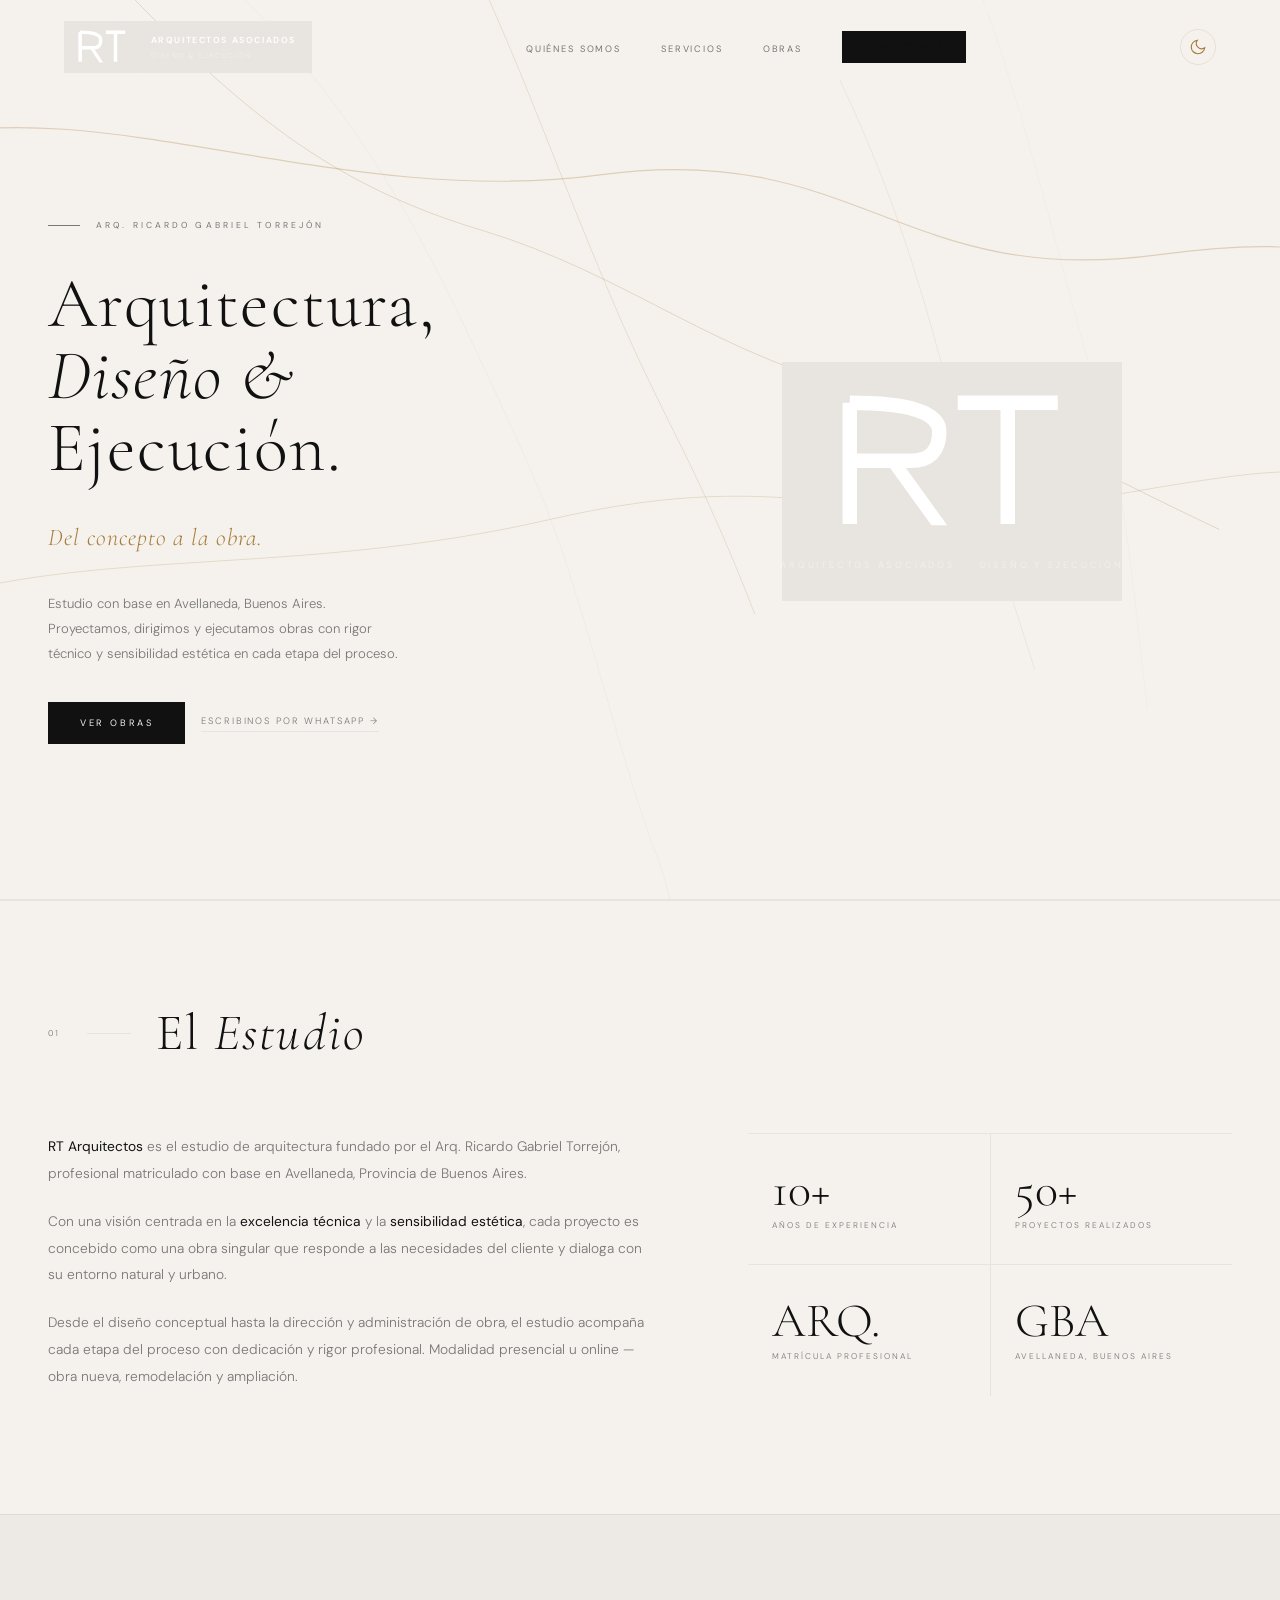
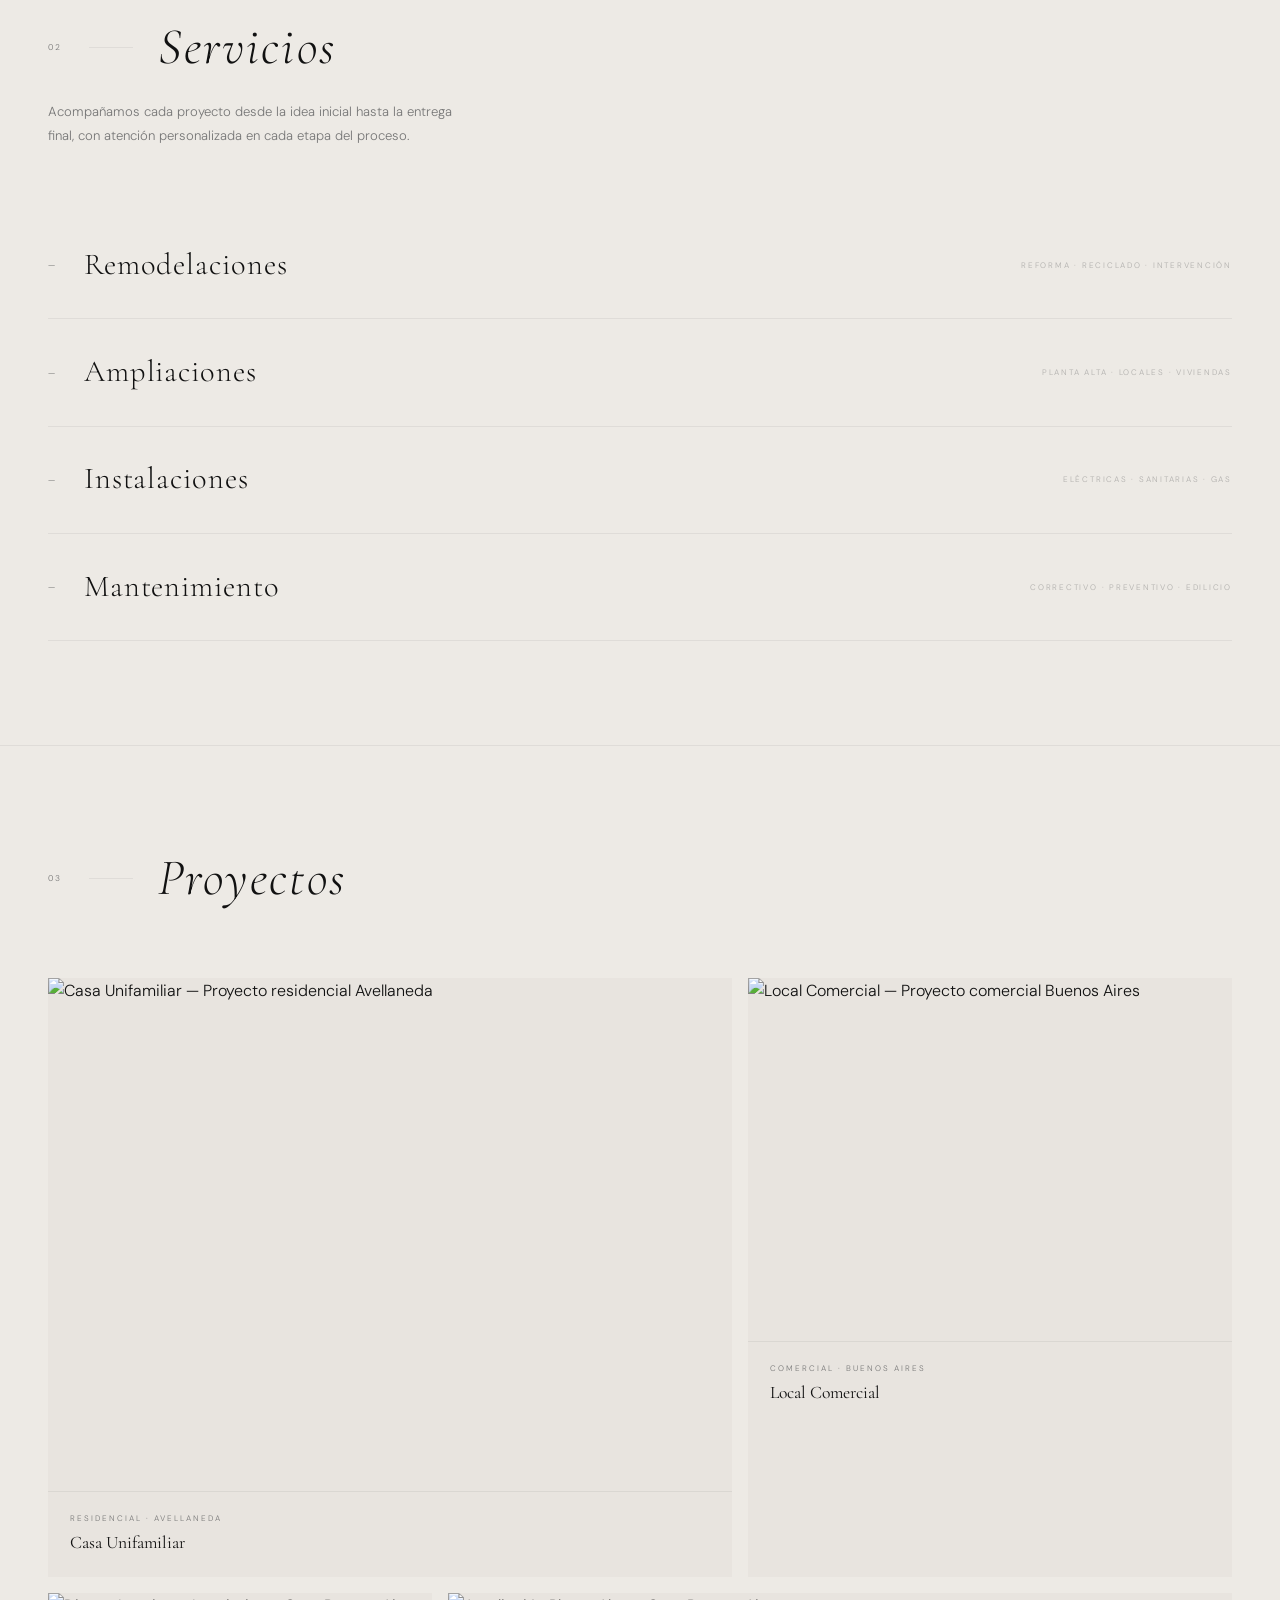
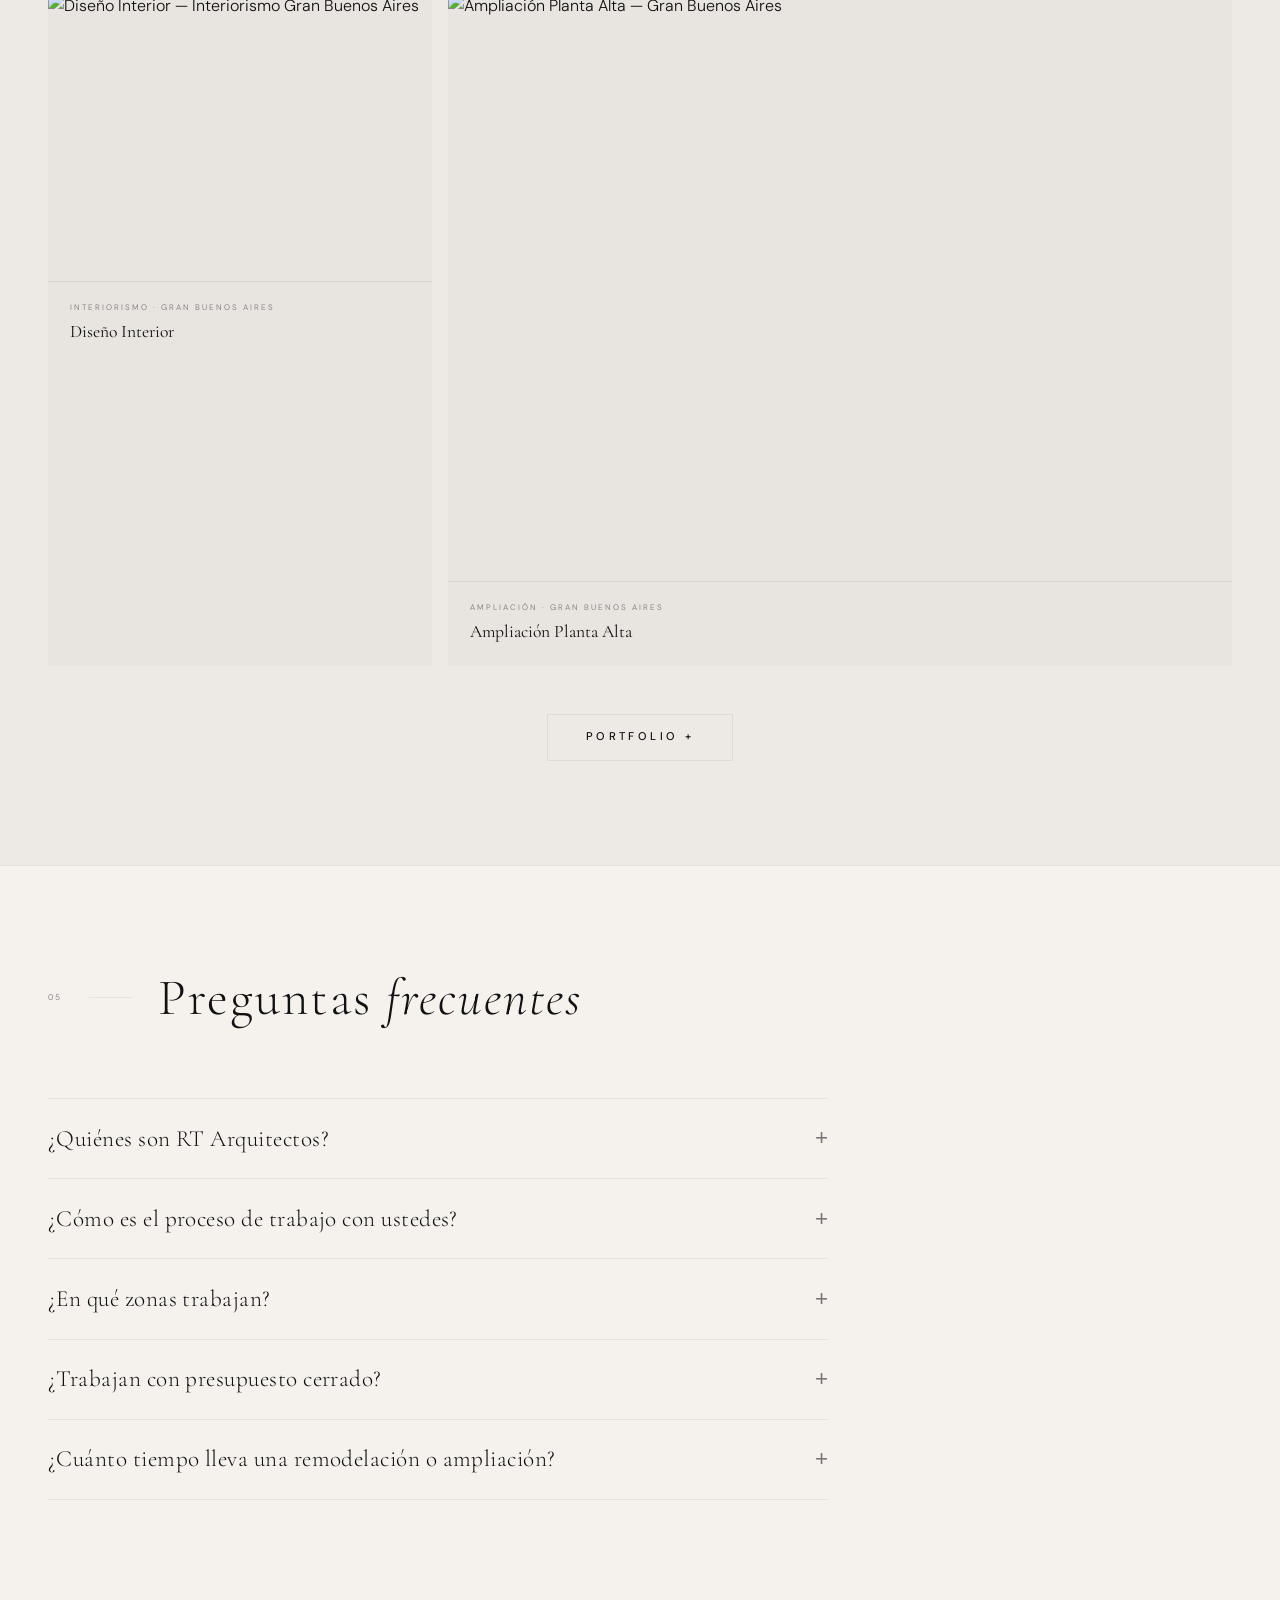
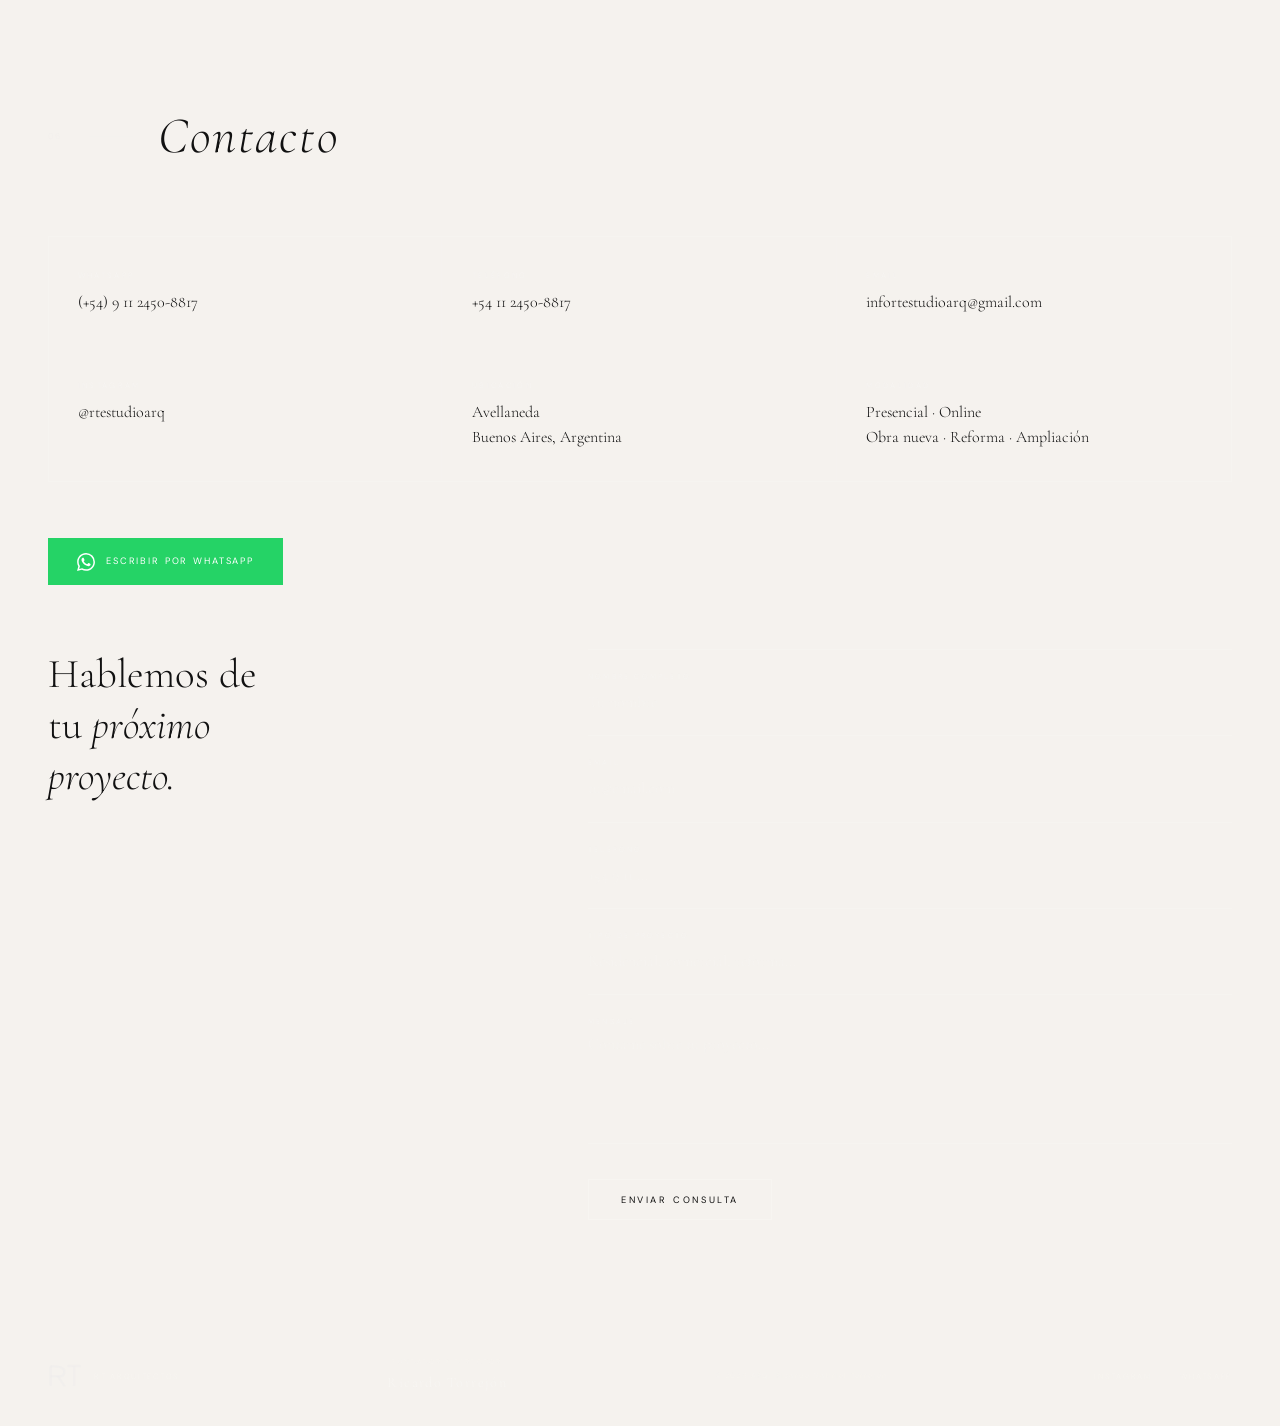
==== index.html @ 9b266a96 "feat: RT Arquitectos — estado inicial con formulario Resend" ====
<!DOCTYPE html>
<html lang="es" data-theme="dark">
<head>
  <meta charset="UTF-8" />
  <meta name="viewport" content="width=device-width, initial-scale=1.0" />
  <title>RT Arquitectos | Ricardo Torrejón</title>
  <meta name="description" content="RT Arquitectos — Estudio de Arquitectura, Diseño y Ejecución. Fundado por el ARQ. Ricardo Gabriel Torrejón en Avellaneda, Buenos Aires." />

  <script>
  (function(){
    var s=localStorage.getItem('rt-theme');
    if(!s) s=window.matchMedia('(prefers-color-scheme:light)').matches?'light':'dark';
    document.documentElement.setAttribute('data-theme',s);
  })();
  </script>
  <link rel="preconnect" href="https://fonts.googleapis.com" />
  <link rel="preconnect" href="https://fonts.gstatic.com" crossorigin />
  <link href="https://fonts.googleapis.com/css2?family=Cormorant+Garamond:ital,wght@0,300;0,400;0,500;1,300;1,400;1,500&family=DM+Sans:wght@300;400;500;600&display=swap" rel="stylesheet" />
  <link rel="stylesheet" href="styles.css" />
</head>
<body>

<!-- ════════════════════════════════════════════
     NAV
════════════════════════════════════════════ -->
<nav id="navbar">
  <a href="#hero" class="nav-logo">
    <!-- Logo: caja negra RT estilo referencia -->
    <div class="nav-logo-box">
      <svg viewBox="0 0 80 56" fill="none" xmlns="http://www.w3.org/2000/svg">
        <line x1="6" y1="5" x2="6" y2="51" stroke="white" stroke-width="5.5" stroke-linecap="butt"/>
        <path d="M6 5 Q38 5 38 17 Q38 29 28 29 L6 29" stroke="white" stroke-width="5.5" fill="none" stroke-linecap="butt" stroke-linejoin="miter"/>
        <polygon points="20,28 26,28 42,52 36,52" fill="white"/>
        <line x1="46" y1="5" x2="76" y2="5" stroke="white" stroke-width="5.5" stroke-linecap="butt"/>
        <line x1="61" y1="5" x2="61" y2="51" stroke="white" stroke-width="5.5" stroke-linecap="butt"/>
      </svg>
    </div>
    <!-- Texto al lado del logo -->
    <div class="nav-brand-block">
      <span class="nav-brand-name">ARQUITECTOS ASOCIADOS</span>
      <span class="nav-brand-sub">DISEÑO &amp; EJECUCIÓN</span>
    </div>
  </a>

  <ul class="nav-links" id="navLinks">
    <li><a href="#about">Quiénes Somos</a></li>
    <li><a href="#services">Servicios</a></li>
    <li><a href="#projects">Obras</a></li>
    <li><a href="https://wa.me/5491124508817?text=Hola%20Ricardo%2C%20me%20gustar%C3%ADa%20consultarte%20sobre%20un%20proyecto." target="_blank" class="btn btn-dark">Contactanos</a></li>
  </ul>

  <button class="theme-toggle" id="themeToggle" aria-label="Cambiar tema">
    <!-- Sol: visible en dark mode → click cambia a light -->
    <svg class="icon-sun" width="18" height="18" viewBox="0 0 24 24" fill="none"
         stroke="currentColor" stroke-width="1.5" stroke-linecap="round">
      <circle cx="12" cy="12" r="4"/>
      <line x1="12" y1="2"  x2="12" y2="5"/>
      <line x1="12" y1="19" x2="12" y2="22"/>
      <line x1="2"  y1="12" x2="5"  y2="12"/>
      <line x1="19" y1="12" x2="22" y2="12"/>
      <line x1="4.22"  y1="4.22"  x2="6.34"  y2="6.34"/>
      <line x1="17.66" y1="17.66" x2="19.78" y2="19.78"/>
      <line x1="4.22"  y1="19.78" x2="6.34"  y2="17.66"/>
      <line x1="17.66" y1="6.34"  x2="19.78" y2="4.22"/>
    </svg>
    <!-- Luna: visible en light mode → click cambia a dark -->
    <svg class="icon-moon" width="18" height="18" viewBox="0 0 24 24" fill="none"
         stroke="currentColor" stroke-width="1.5" stroke-linecap="round">
      <path d="M21 12.79A9 9 0 1 1 11.21 3 7 7 0 0 0 21 12.79z"/>
    </svg>
  </button>

  <!-- Hamburguesa mobile -->
  <button class="nav-hamburger" id="hamburger" aria-label="Menú" aria-expanded="false">
    <span></span>
    <span></span>
    <span></span>
  </button>
</nav>

<!-- Menú mobile overlay -->
<div class="mobile-menu" id="mobileMenu">
  <a href="#about"    class="mobile-link">Quiénes Somos</a>
  <a href="#services" class="mobile-link">Servicios</a>
  <a href="#projects" class="mobile-link">Obras</a>
  <a href="https://wa.me/5491124508817?text=Hola%20Ricardo%2C%20me%20gustar%C3%ADa%20consultarte%20sobre%20un%20proyecto." target="_blank" class="mobile-link mobile-link-cta">Contactanos</a>
</div>


<!-- ════════════════════════════════════════════
     HERO
════════════════════════════════════════════ -->
<section id="hero">

  <!-- Venas de mármol — fondo decorativo del hero -->
  <svg class="hero-veins" viewBox="0 0 1440 900" preserveAspectRatio="xMidYMid slice"
       fill="none" xmlns="http://www.w3.org/2000/svg" aria-hidden="true">

    <!-- Venas doradas — visibles en dark y light -->
    <!-- Vena principal: diagonal larga de esquina a esquina, 1.2px -->
    <path class="vein-gold"
      d="M -10 140 C 180 90, 420 210, 680 175 S 980 290, 1240 255 S 1400 310, 1460 285"
      stroke="var(--gold)" stroke-width="1.2" />

    <!-- Vena secundaria: diagonal media, 0.8px -->
    <path class="vein-gold"
      d="M 200 -15 C 320 110, 410 185, 560 230 S 800 360, 960 395 S 1140 455, 1300 530"
      stroke="var(--gold)" stroke-width="0.8" />

    <!-- Vena corta: cruza zona central, 0.6px -->
    <path class="vein-gold"
      d="M 560 -20 C 610 90, 635 165, 690 295 S 775 460, 835 615"
      stroke="var(--gold)" stroke-width="0.6" />

    <!-- Vena fina: sector derecho, 0.4px -->
    <path class="vein-gold"
      d="M 920 80 C 965 175, 995 260, 1030 395 S 1070 525, 1115 670"
      stroke="var(--gold)" stroke-width="0.4" />

    <!-- Vena baja: cruza parte inferior, 0.7px -->
    <path class="vein-gold"
      d="M -20 610 C 160 545, 370 580, 630 520 S 940 540, 1180 498 S 1390 470, 1460 510"
      stroke="var(--gold)" stroke-width="0.7" />

    <!-- Venas grises — efecto Calacatta (predominan en light mode) -->
    <!-- Gris 1: diagonal vertical izquierda-centro, 0.7px -->
    <path class="vein-grey"
      d="M 310 -15 C 430 105, 490 210, 560 360 S 635 520, 690 710 S 730 820, 755 920"
      stroke="#C8C4BC" stroke-width="0.7" />

    <!-- Gris 2: sector derecho, 0.5px -->
    <path class="vein-grey"
      d="M 1060 -10 C 1108 125, 1128 215, 1168 360 S 1205 515, 1228 710"
      stroke="#C8C4BC" stroke-width="0.5" />

  </svg>

  <div class="hero-left">
    <p class="hero-eyebrow">ARQ. Ricardo Gabriel Torrejón</p>

    <h1 class="hero-title">
      Arquitectura,<br>
      <em>Diseño &amp;</em><br>
      Ejecución.
    </h1>

    <!-- Eslogan -->
    <p class="hero-slogan">Del concepto a la obra.</p>

    <p class="hero-desc">
      Estudio con base en Avellaneda, Buenos Aires.
      Proyectamos, dirigimos y ejecutamos obras con rigor técnico
      y sensibilidad estética en cada etapa del proceso.
    </p>

    <div class="hero-actions">
      <a href="#projects" class="btn btn-dark">Ver Obras</a>
      <a href="https://wa.me/5491124508817?text=Hola%20Ricardo%2C%20me%20gustar%C3%ADa%20consultarte%20sobre%20un%20proyecto." target="_blank" class="hero-link">Escribinos por WhatsApp →</a>
    </div>
  </div>

  <div class="hero-right">
    <!-- Logo grande — caja gris oscuro con RT blanco -->
    <div class="hero-logo-dark">
      <svg viewBox="0 0 180 110" fill="none" xmlns="http://www.w3.org/2000/svg">
        <line x1="12" y1="9" x2="12" y2="101" stroke="white" stroke-width="11" stroke-linecap="butt"/>
        <path d="M12 9 Q80 9 80 31 Q80 53 58 53 L12 53" stroke="white" stroke-width="11" fill="none" stroke-linecap="butt" stroke-linejoin="miter"/>
        <polygon points="38,52 50,52 86,102 74,102" fill="white"/>
        <line x1="94" y1="9" x2="170" y2="9" stroke="white" stroke-width="11" stroke-linecap="butt"/>
        <line x1="132" y1="9" x2="132" y2="101" stroke="white" stroke-width="11" stroke-linecap="butt"/>
      </svg>
      <span class="hero-logo-label">ARQUITECTOS ASOCIADOS &nbsp;·&nbsp; DISEÑO Y EJECUCIÓN</span>
    </div>
  </div>

</section>


<!-- ════════════════════════════════════════════
     ABOUT
════════════════════════════════════════════ -->
<section id="about">

  <div class="sec-header reveal">
    <span class="sec-num">01</span>
    <div class="sec-rule"></div>
    <h2 class="sec-title">El <em>Estudio</em></h2>
  </div>

  <div class="about-grid">
    <div class="about-text reveal">
      <p>
        <strong>RT Arquitectos</strong> es el estudio de arquitectura fundado por el
        Arq. Ricardo Gabriel Torrejón, profesional matriculado con base en Avellaneda,
        Provincia de Buenos Aires.
      </p>
      <p>
        Con una visión centrada en la <strong>excelencia técnica</strong> y la
        <strong>sensibilidad estética</strong>, cada proyecto es concebido como una obra singular
        que responde a las necesidades del cliente y dialoga con su entorno natural y urbano.
      </p>
      <p>
        Desde el diseño conceptual hasta la dirección y administración de obra, el estudio
        acompaña cada etapa del proceso con dedicación y rigor profesional.
        Modalidad presencial u online — obra nueva, remodelación y ampliación.
      </p>
    </div>

    <div class="about-stats reveal">
      <div class="stat">
        <div class="stat-num" data-count="10" data-suffix="+">10+</div>
        <div class="stat-label">Años de experiencia</div>
      </div>
      <div class="stat">
        <div class="stat-num" data-count="50" data-suffix="+">50+</div>
        <div class="stat-label">Proyectos realizados</div>
      </div>
      <div class="stat">
        <div class="stat-num">ARQ.</div>
        <div class="stat-label">Matrícula profesional</div>
      </div>
      <div class="stat">
        <div class="stat-num">GBA</div>
        <div class="stat-label">Avellaneda, Buenos Aires</div>
      </div>
    </div>
  </div>

</section>


<!-- ════════════════════════════════════════════
     SERVICES
════════════════════════════════════════════ -->
<section id="services">

  <div class="sec-header reveal">
    <span class="sec-num">02</span>
    <div class="sec-rule"></div>
    <h2 class="sec-title"><em>Servicios</em></h2>
  </div>

  <p class="services-intro reveal">
    Acompañamos cada proyecto desde la idea inicial hasta la entrega final,
    con atención personalizada en cada etapa del proceso.
  </p>

  <div class="service-row reveal">
    <div class="service-left">
      <span class="service-dash">—</span>
      <span class="service-name">Remodelaciones</span>
    </div>
    <span class="service-tag">Reforma · Reciclado · Intervención</span>
  </div>

  <div class="service-row reveal">
    <div class="service-left">
      <span class="service-dash">—</span>
      <span class="service-name">Ampliaciones</span>
    </div>
    <span class="service-tag">Planta alta · Locales · Viviendas</span>
  </div>

  <div class="service-row reveal">
    <div class="service-left">
      <span class="service-dash">—</span>
      <span class="service-name">Instalaciones</span>
    </div>
    <span class="service-tag">Eléctricas · Sanitarias · Gas</span>
  </div>

  <div class="service-row reveal">
    <div class="service-left">
      <span class="service-dash">—</span>
      <span class="service-name">Mantenimiento</span>
    </div>
    <span class="service-tag">Correctivo · Preventivo · Edilicio</span>
  </div>

</section>


<!-- ════════════════════════════════════════════
     PROJECTS
════════════════════════════════════════════ -->
<section id="projects">

  <div class="sec-header reveal">
    <span class="sec-num">03</span>
    <div class="sec-rule"></div>
    <h2 class="sec-title"><em>Proyectos</em></h2>
  </div>

  <div class="projects-grid reveal">

    <!-- Card 1 — grande izquierda: casa moderna exterior -->
    <div class="proj-card">
      <div class="proj-card-inner">
        <img
          src="https://images.unsplash.com/photo-1613490493576-7fde63acd811?w=900&q=80&fit=crop"
          alt="Casa Unifamiliar — Proyecto residencial Avellaneda"
          class="proj-img"
          loading="lazy"
        />
        <div class="proj-overlay">
          <p class="proj-overlay-cat">Residencial · Avellaneda</p>
          <h3 class="proj-overlay-title">Casa Unifamiliar</h3>
        </div>
      </div>
      <div class="proj-foot">
        <p class="proj-foot-cat">Residencial · Avellaneda</p>
        <h3 class="proj-foot-title">Casa Unifamiliar</h3>
      </div>
    </div>

    <!-- Card 2 — pequeña derecha: fachada comercial -->
    <div class="proj-card">
      <div class="proj-card-inner">
        <img
          src="https://images.unsplash.com/photo-1497366216548-37526070297c?w=700&q=80&fit=crop"
          alt="Local Comercial — Proyecto comercial Buenos Aires"
          class="proj-img"
          loading="lazy"
        />
        <div class="proj-overlay">
          <p class="proj-overlay-cat">Comercial · Buenos Aires</p>
          <h3 class="proj-overlay-title">Local Comercial</h3>
        </div>
      </div>
      <div class="proj-foot">
        <p class="proj-foot-cat">Comercial · Buenos Aires</p>
        <h3 class="proj-foot-title">Local Comercial</h3>
      </div>
    </div>

    <!-- Card 3 — pequeña izquierda: interior moderno -->
    <div class="proj-card">
      <div class="proj-card-inner">
        <img
          src="https://images.unsplash.com/photo-1586023492125-27b2c045efd7?w=700&q=80&fit=crop"
          alt="Diseño Interior — Interiorismo Gran Buenos Aires"
          class="proj-img"
          loading="lazy"
        />
        <div class="proj-overlay">
          <p class="proj-overlay-cat">Interiorismo · Gran Buenos Aires</p>
          <h3 class="proj-overlay-title">Diseño Interior</h3>
        </div>
      </div>
      <div class="proj-foot">
        <p class="proj-foot-cat">Interiorismo · Gran Buenos Aires</p>
        <h3 class="proj-foot-title">Diseño Interior</h3>
      </div>
    </div>

    <!-- Card 4 — grande derecha: ampliación / construcción -->
    <div class="proj-card">
      <div class="proj-card-inner">
        <img
          src="https://images.unsplash.com/photo-1512917774080-9991f1c4c750?w=900&q=80&fit=crop"
          alt="Ampliación Planta Alta — Gran Buenos Aires"
          class="proj-img"
          loading="lazy"
        />
        <div class="proj-overlay">
          <p class="proj-overlay-cat">Ampliación · Gran Buenos Aires</p>
          <h3 class="proj-overlay-title">Ampliación Planta Alta</h3>
        </div>
      </div>
      <div class="proj-foot">
        <p class="proj-foot-cat">Ampliación · Gran Buenos Aires</p>
        <h3 class="proj-foot-title">Ampliación Planta Alta</h3>
      </div>
    </div>

  </div><!-- /projects-grid -->

  <p class="projects-cta reveal">
    <a href="https://www.behance.net/gallery/123628773/Portafolio-arquitectura" target="_blank" class="portfolio-plus-btn">Portfolio +</a>
  </p>

</section>


<!-- ════════════════════════════════════════════
     FAQ
════════════════════════════════════════════ -->
<section id="faq">

  <div class="sec-header reveal">
    <span class="sec-num">05</span>
    <div class="sec-rule"></div>
    <h2 class="sec-title">Preguntas <em>frecuentes</em></h2>
  </div>

  <div class="faq-list">

    <div class="faq-item reveal">
      <button class="faq-question" aria-expanded="false">
        <span>¿Quiénes son RT Arquitectos?</span>
        <span class="faq-icon">+</span>
      </button>
      <div class="faq-answer">
        <p>Somos un estudio boutique fundado por el ARQ. Ricardo Gabriel Torrejón, con base en Avellaneda, Buenos Aires. Nos especializamos en remodelaciones, ampliaciones, instalaciones y mantenimiento edilicio, trabajando tanto con clientes particulares como con empresas en todo el Gran Buenos Aires.</p>
      </div>
    </div>

    <div class="faq-item reveal">
      <button class="faq-question" aria-expanded="false">
        <span>¿Cómo es el proceso de trabajo con ustedes?</span>
        <span class="faq-icon">+</span>
      </button>
      <div class="faq-answer">
        <p>Empezamos con una consulta inicial gratuita para entender tu necesidad y el estado del espacio. Luego elaboramos un presupuesto detallado y, una vez aprobado, gestionamos materiales, mano de obra y plazos. Te acompañamos de principio a fin con comunicación directa y transparente.</p>
      </div>
    </div>

    <div class="faq-item reveal">
      <button class="faq-question" aria-expanded="false">
        <span>¿En qué zonas trabajan?</span>
        <span class="faq-icon">+</span>
      </button>
      <div class="faq-answer">
        <p>Principalmente en Avellaneda y el Gran Buenos Aires. También trabajamos en Capital Federal y zonas del interior según el proyecto. Consultanos sin compromiso y evaluamos juntos la viabilidad.</p>
      </div>
    </div>

    <div class="faq-item reveal">
      <button class="faq-question" aria-expanded="false">
        <span>¿Trabajan con presupuesto cerrado?</span>
        <span class="faq-icon">+</span>
      </button>
      <div class="faq-answer">
        <p>Sí. Ofrecemos presupuesto cerrado y detallado antes de iniciar cualquier trabajo, para que sepas exactamente en qué se invierte cada peso. Creemos que la claridad desde el inicio es la base de una buena relación con el cliente.</p>
      </div>
    </div>

    <div class="faq-item reveal">
      <button class="faq-question" aria-expanded="false">
        <span>¿Cuánto tiempo lleva una remodelación o ampliación?</span>
        <span class="faq-icon">+</span>
      </button>
      <div class="faq-answer">
        <p>Depende del alcance del proyecto, pero una remodelación de ambiente puede llevar entre 2 y 6 semanas, mientras que una ampliación de planta puede extenderse entre 2 y 5 meses. Siempre comunicamos un cronograma estimado antes de comenzar y lo cumplimos.</p>
      </div>
    </div>

  </div>
</section>


<!-- ════════════════════════════════════════════
     CONTACT — fondo oscuro con cards bordeadas
     (inspirado en Estudio Frigerio)
════════════════════════════════════════════ -->
<section id="contact">

  <div class="sec-header reveal">
    <span class="sec-num">06</span>
    <div class="sec-rule"></div>
    <h2 class="sec-title"><em>Contacto</em></h2>
  </div>

  <!-- Cards de información — borde blanco tenue sobre fondo negro -->
  <div class="contact-cards reveal">

    <div class="contact-card">
      <p class="contact-item-label">WhatsApp</p>
      <p class="contact-item-val">
        <a href="https://wa.me/5491124508817">(+54) 9 11 2450-8817</a>
      </p>
    </div>

    <div class="contact-card">
      <p class="contact-item-label">Teléfono</p>
      <p class="contact-item-val">
        <a href="tel:+541124508817">+54 11 2450-8817</a>
      </p>
    </div>

    <div class="contact-card">
      <p class="contact-item-label">Email</p>
      <p class="contact-item-val">
        <a href="mailto:infortestudioarq@gmail.com">infortestudioarq@gmail.com</a>
      </p>
    </div>

    <div class="contact-card">
      <p class="contact-item-label">Instagram</p>
      <p class="contact-item-val">
        <a href="https://instagram.com/rtestudioarq" target="_blank">@rtestudioarq</a>
      </p>
    </div>

    <div class="contact-card">
      <p class="contact-item-label">Ubicación</p>
      <p class="contact-item-val">Avellaneda<br>Buenos Aires, Argentina</p>
    </div>

    <div class="contact-card">
      <p class="contact-item-label">Modalidad</p>
      <p class="contact-item-val">Presencial · Online<br>Obra nueva · Reforma · Ampliación</p>
    </div>

  </div><!-- /contact-cards -->

  <!-- Botón WhatsApp -->
  <div class="contact-wa-wrap reveal">
    <a href="https://wa.me/5491124508817?text=Hola%20Ricardo%2C%20me%20gustar%C3%ADa%20consultarte%20sobre%20un%20proyecto." target="_blank" class="whatsapp-btn">
      <!-- WhatsApp icon -->
      <svg viewBox="0 0 24 24" fill="currentColor"><path d="M17.472 14.382c-.297-.149-1.758-.867-2.03-.967-.273-.099-.471-.148-.67.15-.197.297-.767.966-.94 1.164-.173.199-.347.223-.644.075-.297-.15-1.255-.463-2.39-1.475-.883-.788-1.48-1.761-1.653-2.059-.173-.297-.018-.458.13-.606.134-.133.298-.347.446-.52.149-.174.198-.298.298-.497.099-.198.05-.371-.025-.52-.075-.149-.669-1.612-.916-2.207-.242-.579-.487-.5-.669-.51-.173-.008-.371-.01-.57-.01-.198 0-.52.074-.792.372-.272.297-1.04 1.016-1.04 2.479 0 1.462 1.065 2.875 1.213 3.074.149.198 2.096 3.2 5.077 4.487.709.306 1.262.489 1.694.625.712.227 1.36.195 1.871.118.571-.085 1.758-.719 2.006-1.413.248-.694.248-1.289.173-1.413-.074-.124-.272-.198-.57-.347m-5.421 7.403h-.004a9.87 9.87 0 01-5.031-1.378l-.361-.214-3.741.982.998-3.648-.235-.374a9.86 9.86 0 01-1.51-5.26c.001-5.45 4.436-9.884 9.888-9.884 2.64 0 5.122 1.03 6.988 2.898a9.825 9.825 0 012.893 6.994c-.003 5.45-4.437 9.884-9.885 9.884m8.413-18.297A11.815 11.815 0 0012.05 0C5.495 0 .16 5.335.157 11.892c0 2.096.547 4.142 1.588 5.945L.057 24l6.305-1.654a11.882 11.882 0 005.683 1.448h.005c6.554 0 11.89-5.335 11.893-11.893a11.821 11.821 0 00-3.48-8.413z"/></svg>
      Escribir por WhatsApp
    </a>
  </div>

  <!-- Formulario -->
  <div class="contact-grid reveal">
    <div class="contact-left">
      <h3 class="contact-headline">
        Hablemos de<br>tu <em>próximo<br>proyecto.</em>
      </h3>
    </div>

    <form id="contactForm" class="contact-form">
      <div class="form-row">
        <label for="name">Nombre completo</label>
        <input type="text" id="name" name="name" placeholder="Tu nombre" required />
      </div>
      <div class="form-row">
        <label for="email">Email</label>
        <input type="email" id="email" name="email" placeholder="tu@email.com" required />
      </div>
      <div class="form-row">
        <label for="phone">Teléfono</label>
        <input type="tel" id="phone" name="phone" placeholder="+54 9 11 ..." />
      </div>
      <div class="form-row">
        <label for="project">Tipo de proyecto</label>
        <input type="text" id="project" name="project" placeholder="Residencial, comercial, reforma..." />
      </div>
      <div class="form-row">
        <label for="message">Mensaje</label>
        <textarea id="message" name="message" placeholder="Contame sobre tu proyecto..." required></textarea>
      </div>
      <button type="submit" class="btn-form">Enviar consulta</button>
    </form>
  </div>

</section>


<!-- ════════════════════════════════════════════
     FOOTER
════════════════════════════════════════════ -->
<footer>
  <div class="footer-logo">
    <!-- Logo RT pequeño en footer -->
    <svg height="24" viewBox="0 0 80 56" fill="none" xmlns="http://www.w3.org/2000/svg">
      <line x1="6" y1="5" x2="6" y2="51" stroke="rgba(237,236,234,0.45)" stroke-width="5.5" stroke-linecap="butt"/>
      <path d="M6 5 Q38 5 38 17 Q38 29 28 29 L6 29" stroke="rgba(237,236,234,0.45)" stroke-width="5.5" fill="none" stroke-linecap="butt" stroke-linejoin="miter"/>
      <polygon points="20,28 26,28 42,52 36,52" fill="rgba(237,236,234,0.45)"/>
      <line x1="46" y1="5" x2="76" y2="5" stroke="rgba(237,236,234,0.45)" stroke-width="5.5" stroke-linecap="butt"/>
      <line x1="61" y1="5" x2="61" y2="51" stroke="rgba(237,236,234,0.45)" stroke-width="5.5" stroke-linecap="butt"/>
    </svg>
    <span class="footer-brand">RT Arquitectos</span>
  </div>

  <!-- Crédito del fundador — como en Estudio Frigerio -->
  <div class="footer-director">
    <span class="footer-director-label">Fundador y Director</span>
    <span class="footer-director-name">Ricardo Torrejón</span>
  </div>

  <p class="footer-copy">© 2026 ARQ. Ricardo Gabriel Torrejón</p>

  <div class="footer-social">
    <a href="https://instagram.com/rtestudioarq" target="_blank">Instagram</a>
    <a href="https://wa.me/5491124508817" target="_blank">WhatsApp</a>
  </div>
</footer>


<script src="script.js"></script>
</body>
</html>
---- styles.css ----
/* =============================================
   RT ESTUDIO — ARQ. Ricardo Torrejón
   Estilos principales
   ============================================= */

*, *::before, *::after { margin: 0; padding: 0; box-sizing: border-box; }

[data-theme="dark"] {
  --bg:          #0A0A0A;
  --bg-alt:      #0F0F0F;
  --bg-surface:  #141414;
  --ink:         #EDECEA;
  --ink-mid:     #666666;
  --ink-faint:   rgba(237,236,234,0.06);
  --gold:        #C9A96E;
  --gold-light:  #E8C97A;
  --gold-rgb:    201,169,110;
  --border:      rgba(201,169,110,0.12);
  --font-serif:  'Cormorant Garamond', Georgia, serif;
  --font-sans:   'DM Sans', system-ui, sans-serif;
  /* aliases de variables legacy */
  --bg-deep:     #0A0A0A;
  --surface:     #141414;
  --white:       #EDECEA;
}

[data-theme="light"] {
  --bg:          #F5F2EE;
  --bg-alt:      #EDEAE5;
  --bg-surface:  #E8E4DF;
  --ink:         #111111;
  --ink-mid:     #777777;
  --ink-faint:   rgba(0,0,0,0.06);
  --gold:        #A67C3A;
  --gold-light:  #C9A96E;
  --gold-rgb:    166,124,58;
  --border:      rgba(166,124,58,0.15);
  --font-serif:  'Cormorant Garamond', Georgia, serif;
  --font-sans:   'DM Sans', system-ui, sans-serif;
  /* aliases de variables legacy */
  --bg-deep:     #F5F2EE;
  --surface:     #E8E4DF;
  --white:       #111111;
}

html { scroll-behavior: smooth; }

body {
  background: var(--bg);
  color: var(--ink);
  font-family: var(--font-sans);
  font-weight: 300;
  font-size: 16px;
  line-height: 1.6;
  overflow-x: hidden;
}

/* ── TYPOGRAPHY HELPERS ───────────────────── */
.serif        { font-family: var(--font-serif); }
.serif-italic { font-family: var(--font-serif); font-style: italic; }
.label {
  font-size: 0.52rem;
  font-weight: 400;
  letter-spacing: 0.32em;
  text-transform: uppercase;
  color: var(--ink-mid);
}

/* ── REUSABLE BUTTON ──────────────────────── */
.btn {
  display: inline-block;
  padding: 0.85rem 2rem;
  font-family: var(--font-sans);
  font-size: 0.58rem;
  font-weight: 400;
  letter-spacing: 0.28em;
  text-transform: uppercase;
  text-decoration: none;
  cursor: pointer;
  border: none;
  transition: background 0.25s, color 0.25s, border-color 0.25s;
}
.btn-dark    { background: var(--white); color: var(--bg); }
.btn-dark:hover { background: var(--gold); color: var(--white); }
.btn-outline {
  background: transparent;
  border: 1px solid var(--ink-faint);
  color: var(--ink);
}
.btn-outline:hover { border-color: var(--ink); }
.btn-outline-light {
  background: transparent;
  border: 1px solid rgba(250,250,248,0.3);
  color: var(--white);
}
.btn-outline-light:hover { background: var(--gold); border-color: var(--gold); }

/* ── SECTION HEADER ───────────────────────── */
.sec-header {
  display: flex;
  align-items: center;
  gap: 1.6rem;
  margin-bottom: 4.5rem;
}
.sec-num  { font-size: 0.52rem; font-weight: 300; letter-spacing: 0.3em; color: var(--ink-mid); }
.sec-rule { width: 44px; height: 1px; background: var(--ink-faint); flex-shrink: 0; }
.sec-title {
  font-family: var(--font-serif);
  font-size: clamp(2rem, 4vw, 3.4rem);
  font-weight: 300;
  letter-spacing: 0.04em;
  line-height: 1.1;
}
.sec-title em { font-style: italic; }

/* ── SCROLL REVEAL ────────────────────────── */
.reveal {
  opacity: 0;
  transform: translateY(26px);
  transition: opacity 0.75s ease, transform 0.75s ease;
}
.reveal.visible { opacity: 1; transform: translateY(0); }

/* =============================================
   NAV
   ============================================= */

/* ── HERO VEINS (mármol) ─────────────────── */
#hero { position: relative; overflow: hidden; }
.hero-left,
.hero-right { position: relative; z-index: 1; }

.hero-veins {
  position: absolute;
  inset: 0;
  width: 100%;
  height: 100%;
  pointer-events: none;
  z-index: 0;
}

/* Dark mode: venas casi imperceptibles */
.vein-gold { opacity: 0.18; }
.vein-grey { opacity: 0; }

/* Light mode: un poco más visibles */
[data-theme="light"] .vein-gold { opacity: 0.30; }
[data-theme="light"] .vein-grey { opacity: 0.22; }
#navbar {
  position: fixed; top: 0; left: 0; width: 100%; z-index: 200;
  padding: 1.3rem 4rem;
  display: flex; justify-content: space-between; align-items: center;
  transition: background 0.35s, box-shadow 0.35s;
}
#navbar.scrolled {
  background: rgba(17,17,17,0.96);
  backdrop-filter: blur(14px);
  box-shadow: 0 1px 0 var(--ink-faint);
}

.nav-logo { display: flex; align-items: center; gap: 0; text-decoration: none; }

/* Caja gris oscuro del logo (diferenciado del fondo negro de la página) */
.nav-logo-box {
  background: var(--surface);
  height: 52px;
  width: 76px;
  display: flex; align-items: center; justify-content: center;
  flex-shrink: 0;
  padding: 0 6px;
}
.nav-logo-box svg { width: 100%; height: 36px; }

/* Texto al lado del logo */
.nav-brand-block {
  background: var(--surface);
  height: 52px;
  display: flex; flex-direction: column;
  justify-content: center;
  padding: 0 1rem 0 0.6rem;
  border-left: 1px solid rgba(255,255,255,0.08);
}
.nav-brand-name {
  font-family: var(--font-sans);
  font-size: 0.55rem; font-weight: 600;
  letter-spacing: 0.18em; text-transform: uppercase;
  color: white; display: block;
}
.nav-brand-sub {
  font-size: 0.44rem; font-weight: 300;
  letter-spacing: 0.22em; text-transform: uppercase;
  color: rgba(255,255,255,0.5); display: block; margin-top: 0.2rem;
}

.nav-links { display: flex; list-style: none; gap: 2.5rem; align-items: center; }
.nav-links a {
  color: var(--ink); text-decoration: none;
  font-size: 0.58rem; font-weight: 400;
  letter-spacing: 0.2em; text-transform: uppercase;
  opacity: 0.55; transition: opacity 0.2s;
}
.nav-links a:hover { opacity: 1; }
.nav-links .btn { padding: 0.55rem 1.3rem; font-size: 0.55rem; opacity: 1; }

/* Theme toggle */
.theme-toggle {
  width: 36px; height: 36px;
  border-radius: 50%;
  background: transparent;
  border: 1px solid var(--border);
  cursor: pointer;
  display: flex; align-items: center; justify-content: center;
  color: var(--gold);
  transition: background 0.2s, border-color 0.2s;
  flex-shrink: 0;
}
.theme-toggle:hover {
  background: rgba(var(--gold-rgb), 0.08);
}

/* En dark: mostrar sol, ocultar luna */
[data-theme="dark"]  .icon-sun  { display: block; }
[data-theme="dark"]  .icon-moon { display: none;  }
/* En light: mostrar luna, ocultar sol */
[data-theme="light"] .icon-sun  { display: none;  }
[data-theme="light"] .icon-moon { display: block; }

/* =============================================
   HERO
   ============================================= */
#hero {
  min-height: 100vh;
  display: grid;
  grid-template-columns: 1fr 1fr;
  align-items: center;
  gap: 5rem;
  padding: 9rem 4rem 5rem;
  border-bottom: 1px solid var(--ink-faint);
}

/* left */
.hero-left { display: flex; flex-direction: column; gap: 2.2rem; }
.hero-eyebrow {
  display: flex; align-items: center; gap: 1rem;
  font-size: 0.54rem; font-weight: 400;
  letter-spacing: 0.36em; text-transform: uppercase; color: var(--ink-mid);
  animation: fadeUp 0.9s ease 0.15s both;
}
.hero-eyebrow::before { content: ''; width: 32px; height: 1px; background: var(--ink-mid); }

.hero-title {
  font-family: var(--font-serif);
  font-size: clamp(3rem, 5.5vw, 5.8rem);
  font-weight: 300; line-height: 1.02; letter-spacing: 0.02em;
  animation: fadeUp 0.9s ease 0.3s both;
}
.hero-title em { font-style: italic; }

.hero-desc {
  font-size: 0.82rem; font-weight: 300;
  line-height: 1.9; color: var(--ink-mid); max-width: 40ch;
  animation: fadeUp 0.9s ease 0.45s both;
}

.hero-actions {
  display: flex; gap: 1rem; align-items: center; flex-wrap: wrap;
  animation: fadeUp 0.9s ease 0.6s both;
}
.hero-link {
  font-size: 0.58rem; font-weight: 300;
  letter-spacing: 0.2em; text-transform: uppercase;
  color: var(--ink-mid); text-decoration: none;
  border-bottom: 1px solid var(--ink-faint);
  padding-bottom: 2px; transition: border-color 0.2s, color 0.2s;
}
.hero-link:hover { border-color: var(--white); color: var(--white); }

/* eslogan */
.hero-slogan {
  font-family: var(--font-serif);
  font-size: clamp(1.1rem, 2vw, 1.5rem);
  font-style: italic; font-weight: 300;
  color: var(--gold); letter-spacing: 0.04em;
  animation: fadeUp 0.9s ease 0.38s both;
}

/* right */
.hero-right {
  display: flex; justify-content: center; align-items: center;
  animation: fadeIn 1.2s ease 0.4s both;
}

/* Logo grande — caja gris oscura, diferenciada del fondo de página */
.hero-logo-dark {
  background: var(--surface);
  width: min(340px, 34vw);
  aspect-ratio: 16/9;
  display: flex; flex-direction: column;
  align-items: center; justify-content: center;
  gap: 1.4rem;
  padding: 1.8rem 2.4rem;
}
.hero-logo-dark svg { width: 90%; }
.hero-logo-label {
  font-family: var(--font-sans);
  font-size: clamp(0.44rem, 0.75vw, 0.58rem);
  font-weight: 500; letter-spacing: 0.3em; text-transform: uppercase;
  color: rgba(255,255,255,0.38); text-align: center;
  white-space: nowrap;
}

/* =============================================
   ABOUT
   ============================================= */
#about {
  padding: 7rem 4rem;
  background: var(--bg);
  border-top: 1px solid var(--ink-faint);
}
.about-text p strong { color: var(--ink); font-weight: 500; }

.about-grid {
  display: grid;
  grid-template-columns: 1.25fr 1fr;
  gap: 6rem;
  align-items: start;
}

.about-text p {
  font-size: 0.86rem; line-height: 1.95;
  color: var(--ink-mid); margin-bottom: 1.3rem;
}
.about-text p strong { color: var(--ink); font-weight: 400; }

.about-stats { display: grid; grid-template-columns: 1fr 1fr; }
.stat {
  padding: 2rem 1.5rem;
  border-top: 1px solid var(--ink-faint);
}
.stat:nth-child(even) { border-left: 1px solid var(--ink-faint); }
.stat-num {
  font-family: var(--font-serif);
  font-size: 3rem; font-weight: 300; line-height: 1; color: var(--ink);
  margin-bottom: 0.3rem;
}
.stat-label { font-size: 0.52rem; letter-spacing: 0.24em; text-transform: uppercase; color: var(--ink-mid); }

/* =============================================
   SERVICES
   ============================================= */
#services {
  padding: 7rem 4rem;
  background: var(--bg-alt);
  border-top: 1px solid var(--ink-faint);
}

.services-intro {
  font-size: 0.82rem; font-weight: 300; line-height: 1.85;
  color: var(--ink-mid); max-width: 48ch;
  margin-top: -3rem; margin-bottom: 4rem;
}

.service-row {
  display: flex; justify-content: space-between; align-items: center;
  padding: 1.8rem 0; border-bottom: 1px solid var(--ink-faint);
  cursor: default; transition: padding-left 0.3s;
}
.service-row:first-of-type { border-top: 1px solid var(--ink-faint); }
.service-row:hover { padding-left: 0.7rem; }
.service-row:hover .service-tag { opacity: 1; }

.service-left { display: flex; align-items: center; gap: 1.8rem; }
.service-dash { font-size: 0.55rem; color: var(--ink-mid); }
.service-name {
  font-family: var(--font-serif);
  font-size: clamp(1.35rem, 2.4vw, 1.9rem); font-weight: 300; letter-spacing: 0.03em;
}
.service-tag {
  font-size: 0.5rem; letter-spacing: 0.22em; text-transform: uppercase;
  color: var(--ink-mid); text-align: right; opacity: 0.5;
  transition: opacity 0.3s;
}

/* =============================================
   PROJECTS
   ============================================= */
#projects {
  padding: 7rem 4rem;
  background: var(--bg-alt);
  border-top: 1px solid var(--ink-faint);
}

.projects-grid {
  display: grid;
  grid-template-columns: repeat(12, 1fr);
  gap: 1rem;
}
/* Layout asimétrico */
.proj-card:nth-child(1) { grid-column: 1 / 8; }
.proj-card:nth-child(2) { grid-column: 8 / 13; }
.proj-card:nth-child(3) { grid-column: 1 / 5; }
.proj-card:nth-child(4) { grid-column: 5 / 13; }

.proj-card {
  background: var(--surface);
  overflow: hidden; position: relative;
}
.proj-card-inner {
  position: relative; width: 100%; aspect-ratio: 4/3;
  overflow: hidden;
  display: flex; align-items: center; justify-content: center;
}
/* imagen real */
.proj-img {
  width: 100%; height: 100%;
  object-fit: cover; object-position: center;
  display: block;
  transition: transform 0.5s ease;
}
.proj-card:hover .proj-img { transform: scale(1.04); }

/* placeholder grid */
.proj-placeholder {
  display: flex; flex-direction: column; align-items: center; gap: 0.6rem;
  opacity: 0.22;
}
.proj-placeholder svg { width: 34px; }
.proj-placeholder span { font-size: 0.48rem; letter-spacing: 0.28em; text-transform: uppercase; }

/* hover overlay */
.proj-overlay {
  position: absolute; inset: 0;
  background: rgba(26,26,26,0.88);
  display: flex; flex-direction: column;
  justify-content: flex-end; padding: 1.8rem;
  opacity: 0; transition: opacity 0.35s;
}
.proj-card:hover .proj-overlay { opacity: 1; }
.proj-overlay-cat {
  font-size: 0.5rem; letter-spacing: 0.28em; text-transform: uppercase;
  color: rgba(250,250,248,0.55); margin-bottom: 0.35rem;
}
.proj-overlay-title {
  font-family: var(--font-serif);
  font-size: 1.4rem; font-weight: 300; color: var(--white);
}

.proj-foot { padding: 1.2rem 1.4rem; border-top: 1px solid var(--ink-faint); }
.proj-foot-cat {
  font-size: 0.5rem; letter-spacing: 0.25em; text-transform: uppercase;
  color: var(--ink-mid); margin-bottom: 0.3rem;
}
.proj-foot-title { font-family: var(--font-serif); font-size: 1.1rem; font-weight: 400; }

.projects-cta {
  margin-top: 3rem; text-align: center;
}
.portfolio-plus-btn {
  display: inline-block;
  padding: 0.85rem 2.4rem;
  border: 1px solid var(--ink-faint);
  color: var(--ink);
  text-decoration: none;
  font-size: 0.7rem;
  font-weight: 500;
  letter-spacing: 0.3em;
  text-transform: uppercase;
  transition: background 0.25s, border-color 0.25s, color 0.25s;
}
.portfolio-plus-btn:hover {
  background: var(--white);
  color: var(--bg);
  border-color: var(--white);
}

/* =============================================
   CONTACT — cards bordeadas sobre fondo oscuro
   ============================================= */
#contact {
  padding: 7rem 4rem;
  background: var(--bg-deep);
  color: var(--white);
}
#contact .sec-title { color: var(--white); }
#contact .sec-num   { color: rgba(237,236,234,0.3); }
#contact .sec-rule  { background: rgba(237,236,234,0.12); }

/* Cards de contacto — estilo Frigerio: borde sobre oscuro */
.contact-cards {
  display: grid;
  grid-template-columns: repeat(3, 1fr);
  gap: 1px;
  border: 1px solid rgba(250,250,248,0.12);
  margin-bottom: 3.5rem;
}
.contact-card {
  padding: 2rem 1.8rem;
  border-right: 1px solid rgba(250,250,248,0.12);
}
.contact-card:nth-child(3n) { border-right: none; }

.contact-item-label {
  font-size: 0.48rem; letter-spacing: 0.3em; text-transform: uppercase;
  color: rgba(250,250,248,0.35); margin-bottom: 0.5rem;
}
.contact-item-val {
  font-family: var(--font-serif); font-size: 1rem; font-weight: 300;
  line-height: 1.55; color: var(--white);
}
.contact-item-val a { color: var(--white); text-decoration: none; transition: color 0.2s; }
.contact-item-val a:hover { color: var(--gold); }

/* WhatsApp button */
.contact-wa-wrap { margin-bottom: 4rem; }
.whatsapp-btn {
  display: inline-flex; align-items: center; gap: 0.7rem;
  background: #25D366; color: #fff; text-decoration: none;
  padding: 0.9rem 1.8rem;
  font-size: 0.58rem; font-weight: 400; letter-spacing: 0.2em; text-transform: uppercase;
  transition: background 0.2s;
}
.whatsapp-btn:hover { background: #1da552; }
.whatsapp-btn svg { width: 18px; height: 18px; flex-shrink: 0; }

/* Formulario + headline */
.contact-grid { display: grid; grid-template-columns: 1fr 1.4fr; gap: 5rem; }
.contact-headline {
  font-family: var(--font-serif);
  font-size: clamp(1.8rem, 3.2vw, 2.8rem); font-weight: 300;
  line-height: 1.25; color: var(--white);
}
.contact-headline em { font-style: italic; }

.contact-form { display: flex; flex-direction: column; }
.form-row {
  border-bottom: 1px solid rgba(250,250,248,0.12); padding: 1.3rem 0;
}
.form-row:first-child { border-top: 1px solid rgba(250,250,248,0.12); }
.form-row label {
  display: block; font-size: 0.46rem; letter-spacing: 0.3em; text-transform: uppercase;
  color: rgba(250,250,248,0.35); margin-bottom: 0.4rem;
}
.form-row input, .form-row textarea {
  width: 100%; background: transparent; border: none; outline: none;
  color: var(--white); font-family: var(--font-serif);
  font-size: 1rem; font-weight: 300; padding: 0; resize: none;
}
.form-row input::placeholder, .form-row textarea::placeholder { color: rgba(250,250,248,0.2); }
.form-row textarea { min-height: 80px; }
.btn-form {
  align-self: flex-start; margin-top: 2.2rem;
  background: transparent; border: 1px solid rgba(250,250,248,0.3);
  color: var(--white); padding: 0.85rem 2rem; cursor: pointer;
  font-family: var(--font-sans);
  font-size: 0.58rem; font-weight: 400; letter-spacing: 0.28em; text-transform: uppercase;
  transition: all 0.25s;
}
.btn-form:hover { background: var(--gold); border-color: var(--gold); }

/* =============================================
   FOOTER
   ============================================= */
footer {
  background: var(--bg-deep);
  border-top: 1px solid rgba(237,236,234,0.07);
  padding: 2.2rem 4rem;
  display: flex; justify-content: space-between; align-items: center; flex-wrap: wrap; gap: 1rem;
}
.footer-logo { display: flex; align-items: center; gap: 0.75rem; }
.footer-brand { font-size: 0.48rem; letter-spacing: 0.22em; text-transform: uppercase; color: rgba(250,250,248,0.28); }

/* Fundador y Director — como Estudio Frigerio */
.footer-director { display: flex; flex-direction: column; align-items: center; text-align: center; }
.footer-director-label {
  font-size: 0.42rem; letter-spacing: 0.28em; text-transform: uppercase;
  color: rgba(250,250,248,0.25); margin-bottom: 0.2rem;
}
.footer-director-name {
  font-family: var(--font-serif); font-size: 0.9rem; font-weight: 300;
  letter-spacing: 0.1em; color: rgba(250,250,248,0.45);
}

.footer-copy { font-size: 0.46rem; letter-spacing: 0.16em; color: rgba(250,250,248,0.22); }
.footer-social { display: flex; gap: 1.8rem; }
.footer-social a {
  font-size: 0.48rem; letter-spacing: 0.22em; text-transform: uppercase;
  color: rgba(250,250,248,0.28); text-decoration: none; transition: color 0.2s;
}
.footer-social a:hover { color: var(--white); }

/* =============================================
   FAQ
   ============================================= */
#faq {
  padding: 7rem 4rem;
  background: var(--bg);
  border-top: 1px solid var(--ink-faint);
}

.faq-list { max-width: 780px; }

.faq-item { border-bottom: 1px solid var(--ink-faint); }
.faq-item:first-child { border-top: 1px solid var(--ink-faint); }

.faq-question {
  width: 100%;
  display: flex; justify-content: space-between; align-items: center;
  padding: 1.6rem 0;
  background: transparent; border: none; cursor: pointer;
  text-align: left; gap: 2rem;
}
.faq-question span:first-child {
  font-family: var(--font-serif);
  font-size: clamp(1.1rem, 2vw, 1.45rem);
  font-weight: 300; letter-spacing: 0.02em;
  color: var(--ink);
}
.faq-icon {
  font-size: 1.4rem; font-weight: 200;
  color: var(--ink-mid); flex-shrink: 0;
  transition: transform 0.3s ease, color 0.2s;
  line-height: 1;
}
.faq-item.open .faq-icon {
  transform: rotate(45deg);
  color: var(--gold);
}

.faq-answer {
  max-height: 0; overflow: hidden;
  transition: max-height 0.4s ease;
}
.faq-item.open .faq-answer { max-height: 300px; }
.faq-answer p {
  font-size: 0.86rem; font-weight: 300; line-height: 1.9;
  color: var(--ink-mid); padding-bottom: 1.6rem;
}

/* =============================================
   HAMBURGER + MOBILE MENU
   ============================================= */
.nav-hamburger {
  display: none;
  flex-direction: column;
  justify-content: center;
  gap: 5px;
  background: transparent;
  border: none;
  cursor: pointer;
  padding: 4px;
  z-index: 300;
}
.nav-hamburger span {
  display: block;
  width: 24px;
  height: 1.5px;
  background: var(--ink);
  transition: transform 0.3s ease, opacity 0.3s ease;
  transform-origin: center;
}
/* X animation cuando está abierto */
.nav-hamburger.open span:nth-child(1) { transform: translateY(6.5px) rotate(45deg); }
.nav-hamburger.open span:nth-child(2) { opacity: 0; }
.nav-hamburger.open span:nth-child(3) { transform: translateY(-6.5px) rotate(-45deg); }

/* Overlay del menú mobile */
.mobile-menu {
  display: none;
  position: fixed;
  inset: 0;
  background: var(--bg);
  z-index: 150;
  flex-direction: column;
  align-items: center;
  justify-content: center;
  gap: 0;
  padding: 2rem;
}
.mobile-menu.open { display: flex; }

.mobile-link {
  display: block;
  width: 100%;
  text-align: center;
  padding: 1.4rem 0;
  border-bottom: 1px solid var(--ink-faint);
  font-family: var(--font-serif);
  font-size: 2rem;
  font-weight: 300;
  letter-spacing: 0.06em;
  color: var(--ink);
  text-decoration: none;
  transition: color 0.2s;
}
.mobile-link:first-child { border-top: 1px solid var(--ink-faint); }
.mobile-link:hover { color: var(--gold); }
.mobile-link-cta {
  margin-top: 2rem;
  background: var(--ink);
  color: var(--white);
  font-family: var(--font-sans);
  font-size: 0.7rem;
  font-weight: 400;
  letter-spacing: 0.28em;
  text-transform: uppercase;
  border: none;
  padding: 1.1rem 2rem;
  border-radius: 0;
}
.mobile-link-cta:hover { background: var(--gold); color: var(--white); }

/* =============================================
   ANIMATIONS
   ============================================= */
@keyframes fadeIn  { from { opacity: 0; } to { opacity: 1; } }
@keyframes fadeUp  { from { opacity: 0; transform: translateY(22px); } to { opacity: 1; transform: translateY(0); } }

/* =============================================
   RESPONSIVE — 1280px (pantallas medianas-grandes)
   ============================================= */
@media (max-width: 1280px) {
  #hero { padding: 9rem 3rem 5rem; gap: 4rem; }
  #about, #services, #projects, #faq, #contact { padding: 6.5rem 3rem; }
  footer { padding: 2rem 3rem; }
}

/* =============================================
   RESPONSIVE — 1024px (tablet landscape)
   ============================================= */
@media (max-width: 1024px) {
  #hero { gap: 3rem; padding: 8rem 2.5rem 4.5rem; }
  #about, #services, #projects, #faq, #contact { padding: 6rem 2.5rem; }
  footer { padding: 2rem 2.5rem; }

  .hero-logo-dark { width: min(420px, 44vw); }

  /* Contact: 3 cards por fila → 2 */
  .contact-cards { grid-template-columns: repeat(2, 1fr); }
  .contact-card:nth-child(3n)  { border-right: 1px solid rgba(250,250,248,0.12); }
  .contact-card:nth-child(even) { border-right: none; }
  .contact-card:nth-child(5)   { border-right: 1px solid rgba(250,250,248,0.12); }
  .contact-card:nth-child(6)   { border-right: none; }
}

/* =============================================
   RESPONSIVE — 860px (tablet portrait / mobile grande)
   ============================================= */
@media (max-width: 860px) {
  /* Nav: ocultar links, mostrar hamburguesa */
  #navbar { padding: 1.1rem 1.5rem; }
  .nav-links    { display: none; }
  .nav-hamburger { display: flex; }

  /* Hero: apilar en columna */
  #hero {
    grid-template-columns: 1fr;
    min-height: auto;
    padding: 6.5rem 1.8rem 4rem;
    text-align: center;
    gap: 3rem;
  }
  .hero-left { align-items: center; }
  .hero-eyebrow { justify-content: center; }
  .hero-desc { max-width: 52ch; }
  .hero-actions { justify-content: center; }
  .hero-right { order: -1; }
  .hero-logo-dark { width: 90vw; max-width: 380px; }

  /* Sections */
  #about, #services, #projects, #faq, #contact { padding: 5rem 1.8rem; }
  footer { padding: 2rem 1.8rem; }

  /* About: texto + stats en columna */
  .about-grid { grid-template-columns: 1fr; gap: 3rem; }

  /* Services: ocultar tag en tablet */
  .service-tag { display: none; }

  /* Projects: 2 columnas en tablet */
  .projects-grid { grid-template-columns: 1fr 1fr; gap: 0.8rem; }
  .proj-card:nth-child(1) { grid-column: 1 / 2; }
  .proj-card:nth-child(2) { grid-column: 2 / 3; }
  .proj-card:nth-child(3) { grid-column: 1 / 2; }
  .proj-card:nth-child(4) { grid-column: 2 / 3; }

  /* Contact cards: 2 columnas */
  .contact-cards { grid-template-columns: repeat(2, 1fr); }
  .contact-card:nth-child(3n)   { border-right: 1px solid rgba(250,250,248,0.12); }
  .contact-card:nth-child(even) { border-right: none; }

  /* Contact form: apilar */
  .contact-grid { grid-template-columns: 1fr; gap: 3rem; }

  /* Footer: centrado vertical */
  footer {
    flex-direction: column;
    gap: 1.2rem;
    text-align: center;
  }
  .footer-social { justify-content: center; }
}

/* =============================================
   RESPONSIVE — 600px (mobile estándar)
   ============================================= */
@media (max-width: 600px) {
  /* Nav más compacto */
  .nav-brand-sub { display: none; }

  /* Hero */
  #hero { padding: 5.5rem 1.4rem 3.5rem; gap: 2.5rem; }
  .hero-logo-dark { width: 85vw; max-width: 320px; }
  .hero-title { font-size: clamp(2.6rem, 10vw, 3.8rem); }
  .hero-desc { font-size: 0.8rem; }

  /* Sections */
  #about, #services, #projects, #contact { padding: 4rem 1.4rem; }
  footer { padding: 1.8rem 1.4rem; }

  /* About stats: 1 columna */
  .about-stats { grid-template-columns: 1fr; }
  .stat:nth-child(even) { border-left: none; }

  /* Projects: 1 columna */
  .projects-grid { grid-template-columns: 1fr; }
  .proj-card:nth-child(n) { grid-column: 1 / -1; }

  /* Contact cards: 1 columna */
  .contact-cards { grid-template-columns: 1fr; }
  .contact-card  { border-right: none; border-bottom: 1px solid rgba(250,250,248,0.12); }
  .contact-card:nth-child(3n)   { border-right: none; }
  .contact-card:nth-child(even) { border-right: none; }
  .contact-card:last-child { border-bottom: none; }
}

/* =============================================
   RESPONSIVE — 400px (móviles pequeños)
   ============================================= */
@media (max-width: 400px) {
  #navbar { padding: 1rem 1.2rem; }
  .nav-logo-svg { width: 34px; height: 34px; }
  .nav-brand-name { font-size: 0.82rem; }

  #hero { padding: 5rem 1.2rem 3rem; }
  .hero-logo-dark { width: 80vw; max-width: 280px; }

  #about, #services, #projects, #contact { padding: 3.5rem 1.2rem; }

  .sec-title { font-size: clamp(1.7rem, 7vw, 2.4rem); }
  .service-name { font-size: clamp(1.2rem, 5.5vw, 1.6rem); }

  .stat-num { font-size: 2.4rem; }

  .contact-headline { font-size: clamp(1.5rem, 6vw, 2rem); }
  .mobile-link { font-size: 1.6rem; }
}
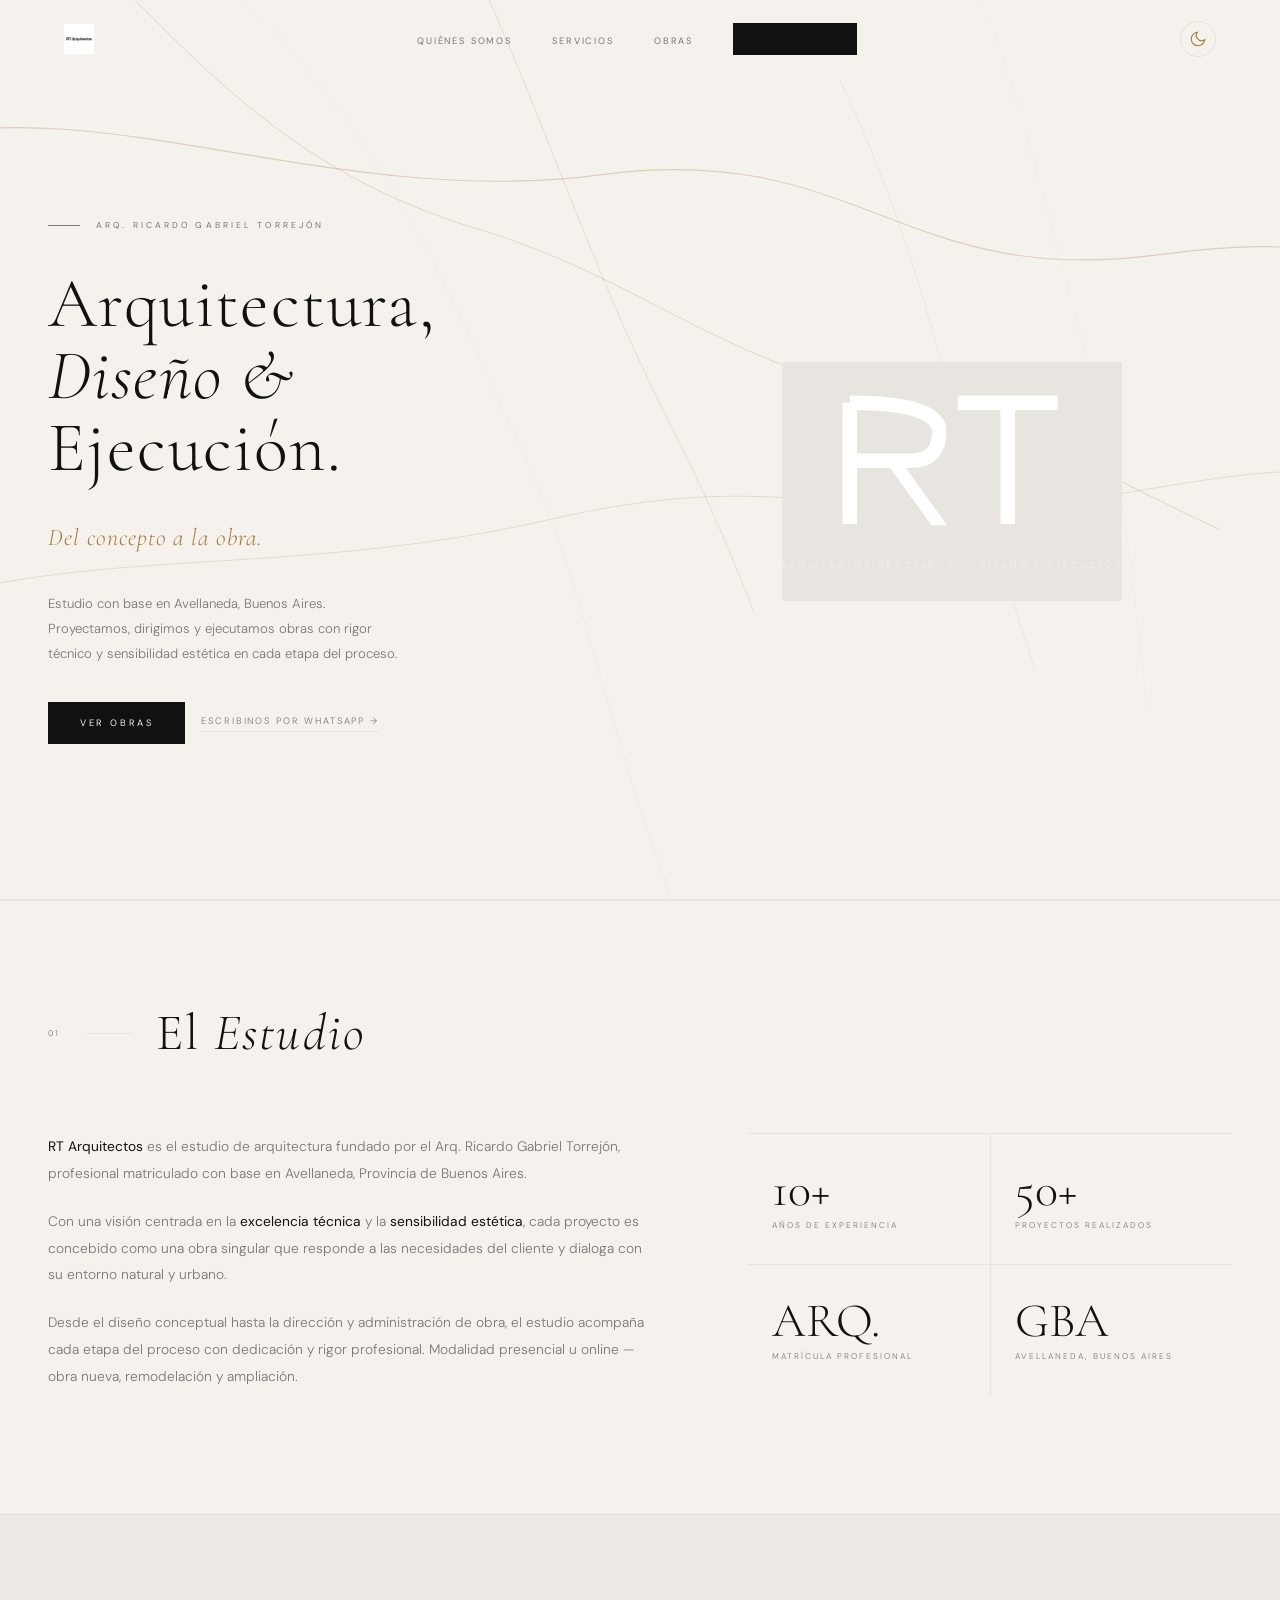
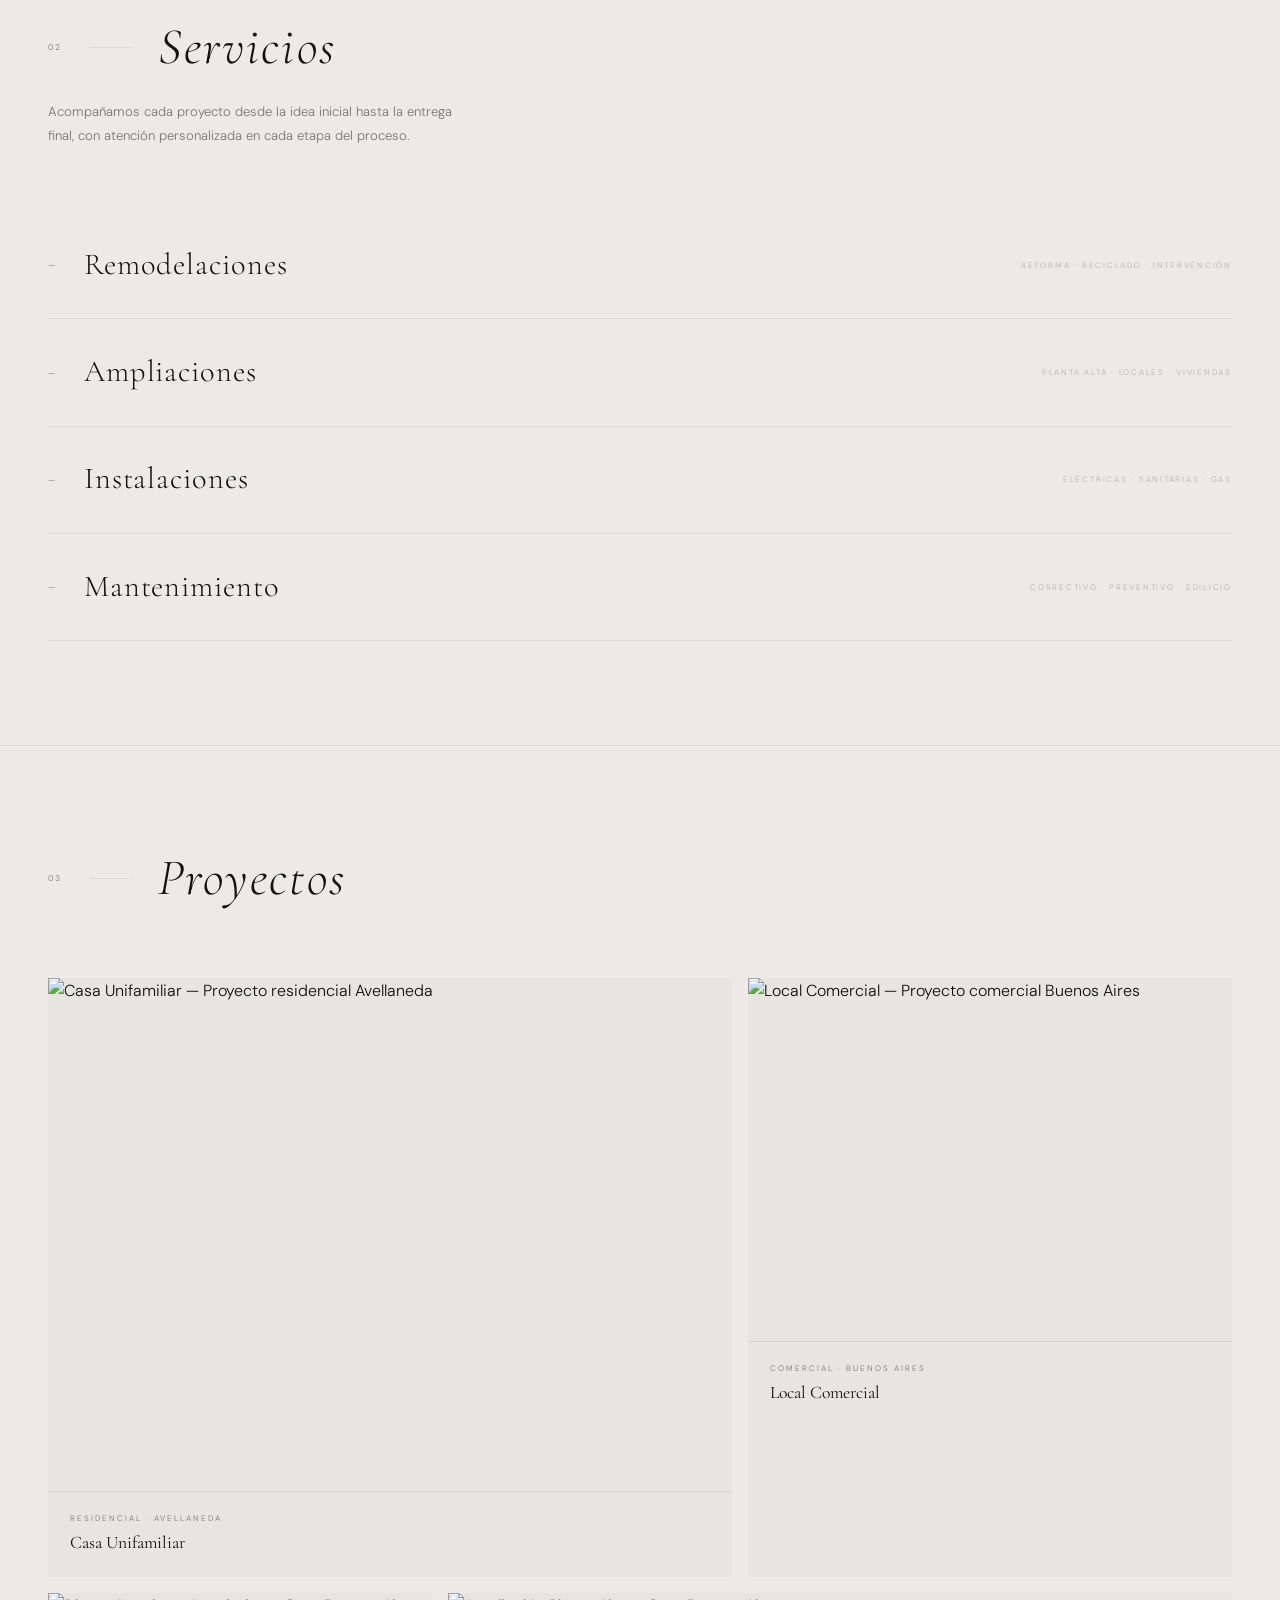
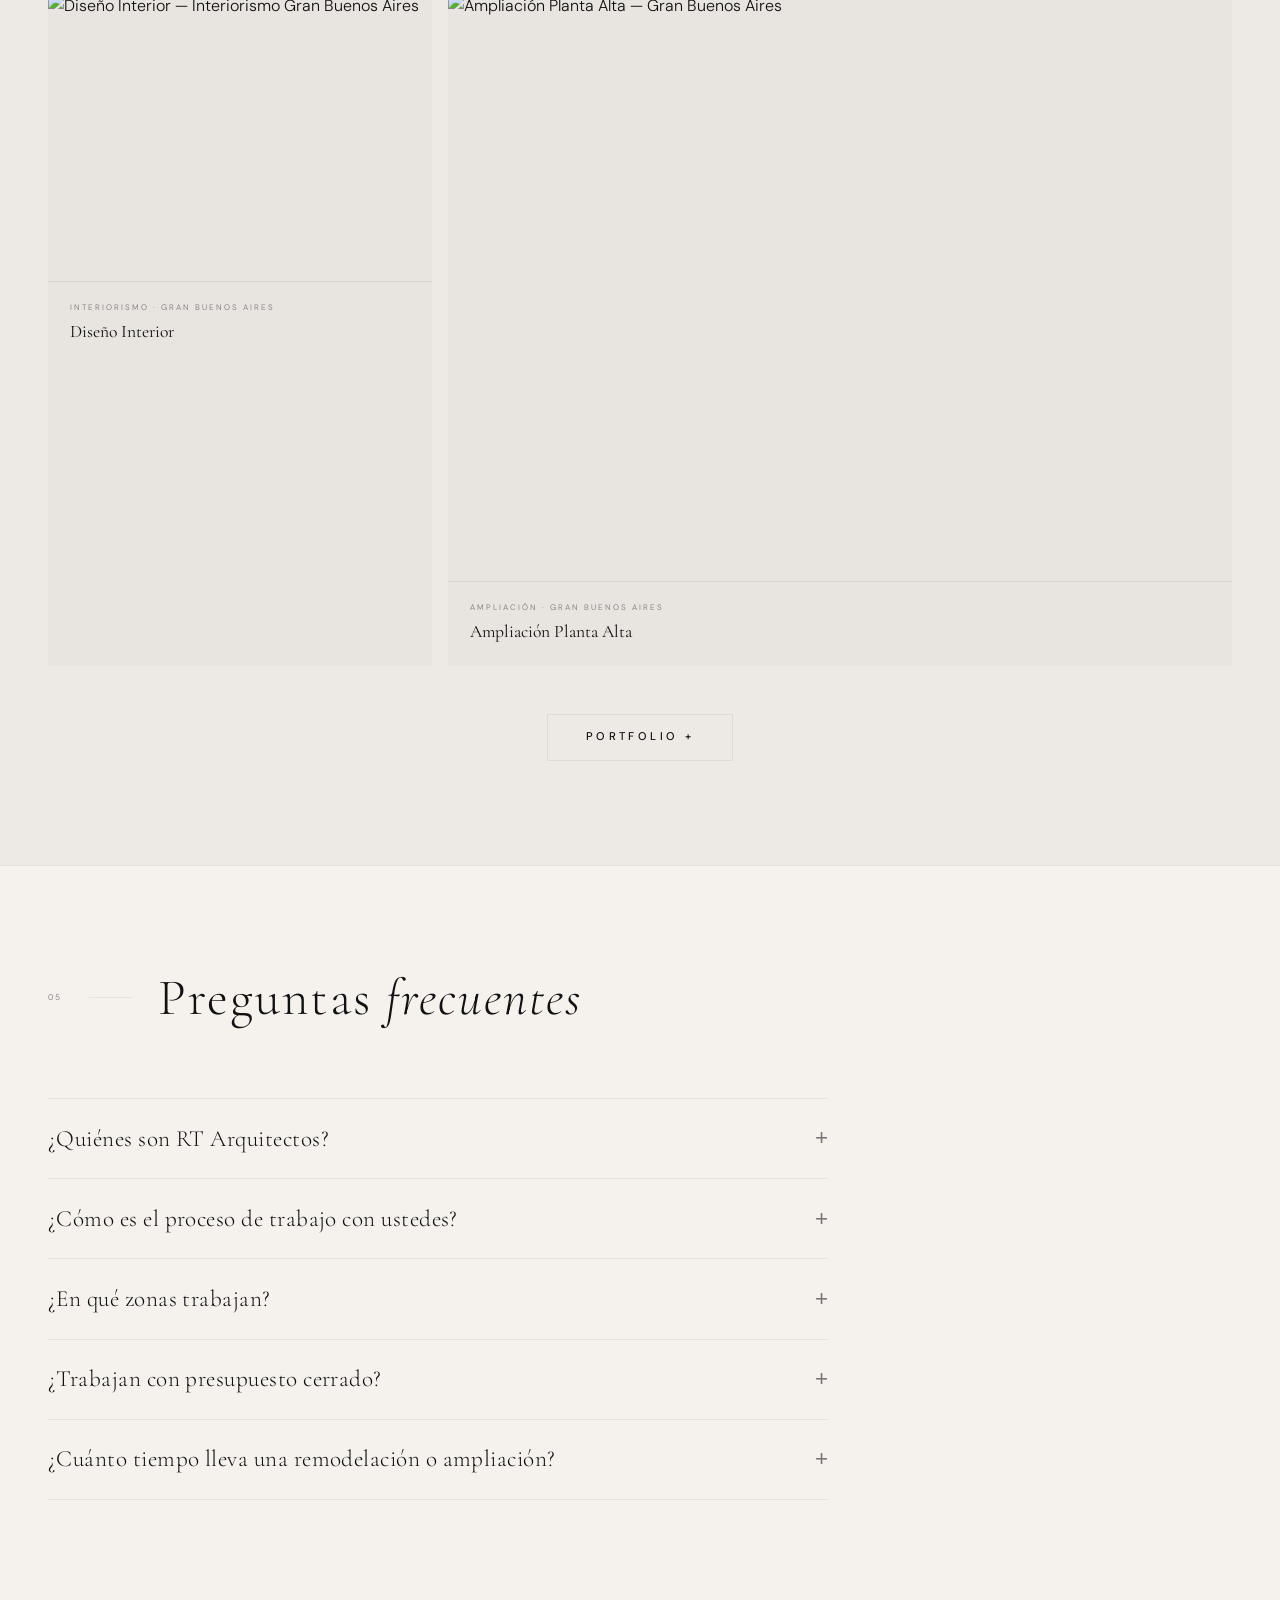
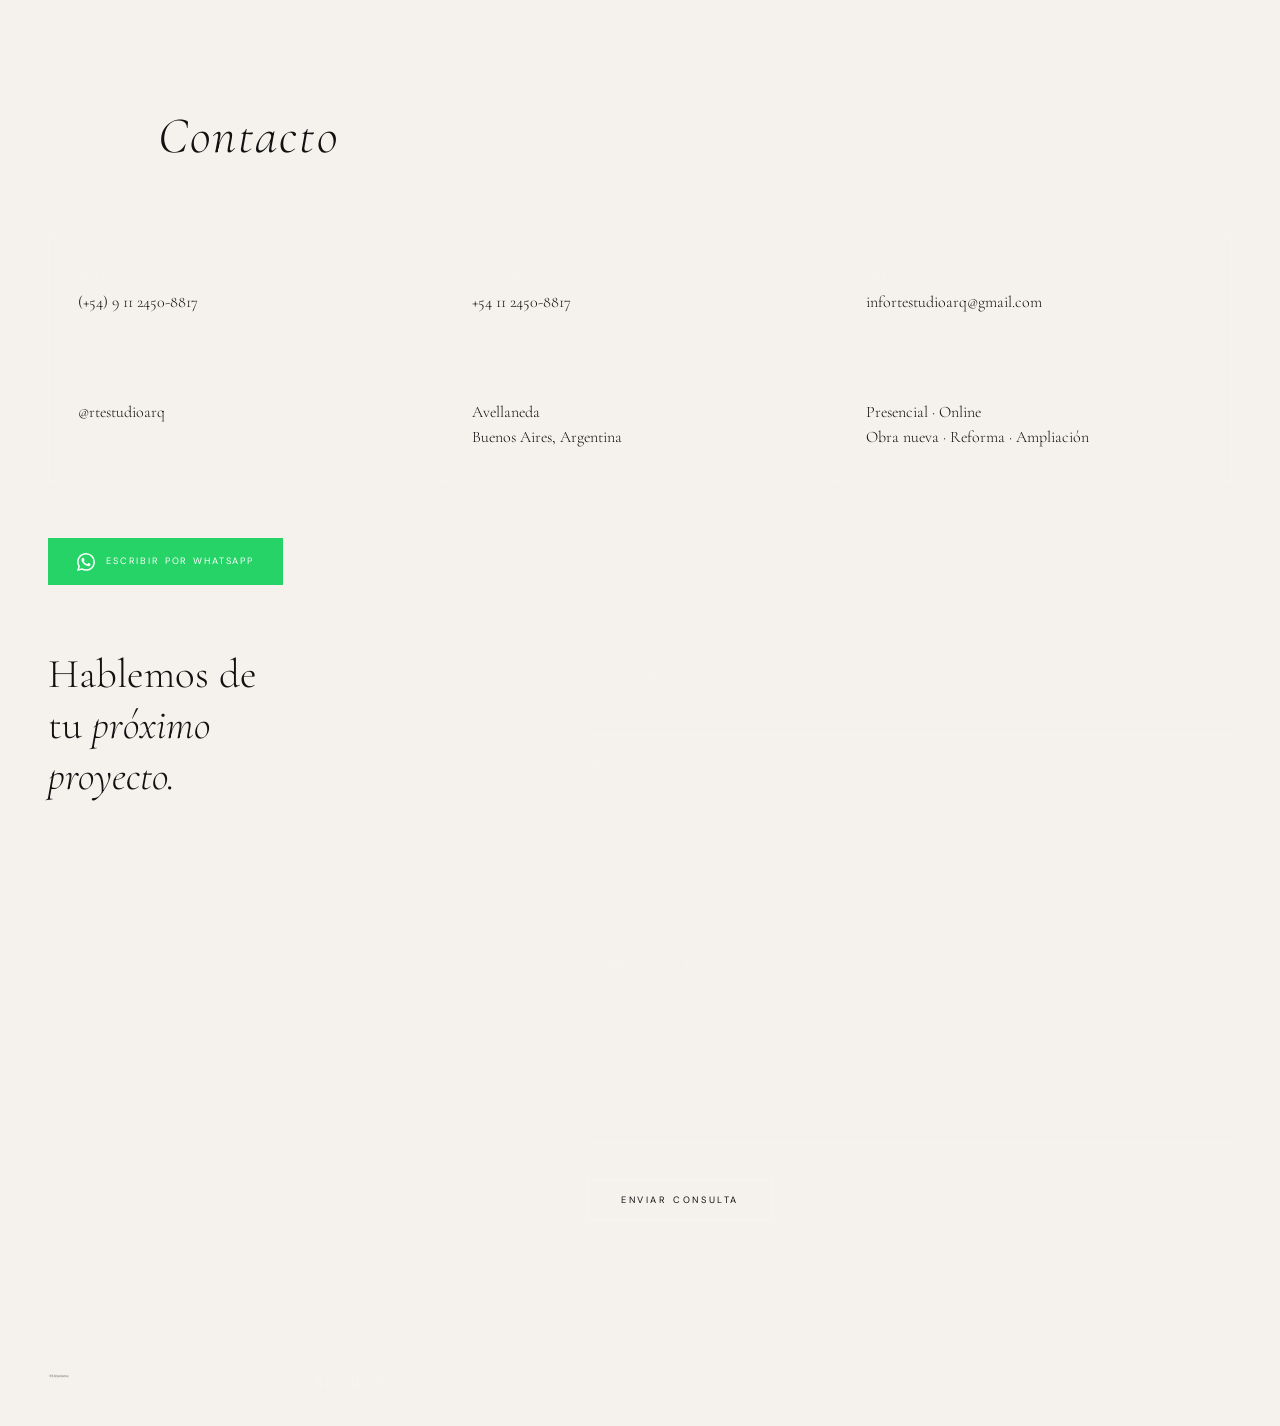
==== commit e31e8741: "feat: logo tipográfico RT Arquitectos en nav y footer" ====
--- a/index.html
+++ b/index.html
@@ -25,21 +25,7 @@
 ════════════════════════════════════════════ -->
 <nav id="navbar">
   <a href="#hero" class="nav-logo">
-    <!-- Logo: caja negra RT estilo referencia -->
-    <div class="nav-logo-box">
-      <svg viewBox="0 0 80 56" fill="none" xmlns="http://www.w3.org/2000/svg">
-        <line x1="6" y1="5" x2="6" y2="51" stroke="white" stroke-width="5.5" stroke-linecap="butt"/>
-        <path d="M6 5 Q38 5 38 17 Q38 29 28 29 L6 29" stroke="white" stroke-width="5.5" fill="none" stroke-linecap="butt" stroke-linejoin="miter"/>
-        <polygon points="20,28 26,28 42,52 36,52" fill="white"/>
-        <line x1="46" y1="5" x2="76" y2="5" stroke="white" stroke-width="5.5" stroke-linecap="butt"/>
-        <line x1="61" y1="5" x2="61" y2="51" stroke="white" stroke-width="5.5" stroke-linecap="butt"/>
-      </svg>
-    </div>
-    <!-- Texto al lado del logo -->
-    <div class="nav-brand-block">
-      <span class="nav-brand-name">ARQUITECTOS ASOCIADOS</span>
-      <span class="nav-brand-sub">DISEÑO &amp; EJECUCIÓN</span>
-    </div>
+    <img src="assets/img/rt-logo.jpeg" alt="RT Arquitectos" class="nav-logo-img" />
   </a>
 
   <ul class="nav-links" id="navLinks">
@@ -554,15 +540,7 @@
 ════════════════════════════════════════════ -->
 <footer>
   <div class="footer-logo">
-    <!-- Logo RT pequeño en footer -->
-    <svg height="24" viewBox="0 0 80 56" fill="none" xmlns="http://www.w3.org/2000/svg">
-      <line x1="6" y1="5" x2="6" y2="51" stroke="rgba(237,236,234,0.45)" stroke-width="5.5" stroke-linecap="butt"/>
-      <path d="M6 5 Q38 5 38 17 Q38 29 28 29 L6 29" stroke="rgba(237,236,234,0.45)" stroke-width="5.5" fill="none" stroke-linecap="butt" stroke-linejoin="miter"/>
-      <polygon points="20,28 26,28 42,52 36,52" fill="rgba(237,236,234,0.45)"/>
-      <line x1="46" y1="5" x2="76" y2="5" stroke="rgba(237,236,234,0.45)" stroke-width="5.5" stroke-linecap="butt"/>
-      <line x1="61" y1="5" x2="61" y2="51" stroke="rgba(237,236,234,0.45)" stroke-width="5.5" stroke-linecap="butt"/>
-    </svg>
-    <span class="footer-brand">RT Arquitectos</span>
+    <img src="assets/img/rt-logo.jpeg" alt="RT Arquitectos" class="footer-logo-img" />
   </div>
 
   <!-- Crédito del fundador — como en Estudio Frigerio -->
--- a/styles.css
+++ b/styles.css
@@ -854,3 +854,351 @@
   .contact-headline { font-size: clamp(1.5rem, 6vw, 2rem); }
   .mobile-link { font-size: 1.6rem; }
 }
+
+
+/* =============================================
+   PROYECTOS.HTML — Página interna
+   ============================================= */
+
+/* Nav fijo con fondo sólido en páginas internas */
+.navbar-solid {
+  background: rgba(10,10,10,0.97) !important;
+  box-shadow: 0 1px 0 var(--border);
+}
+[data-theme="light"] .navbar-solid {
+  background: rgba(245,242,238,0.97) !important;
+}
+.nav-active {
+  color: var(--gold) !important;
+  border-bottom: 1px solid var(--gold);
+  padding-bottom: 2px;
+}
+
+/* ——— HERO de página ——— */
+.proy-hero {
+  background: #0A0A0A;
+  min-height: 50vh;
+  display: flex;
+  align-items: flex-end;
+  padding: 0 4rem 5rem;
+  position: relative;
+  overflow: hidden;
+}
+.proy-hero::before {
+  content: '';
+  position: absolute;
+  inset: 0;
+  background: radial-gradient(ellipse at 70% 40%, rgba(201,169,110,0.06) 0%, transparent 65%);
+  pointer-events: none;
+}
+.proy-hero-inner {
+  max-width: 760px;
+  position: relative;
+  z-index: 1;
+}
+.proy-hero-eyebrow {
+  font-family: var(--font-sans);
+  font-size: 0.62rem;
+  font-weight: 400;
+  letter-spacing: 0.3em;
+  text-transform: uppercase;
+  color: var(--gold);
+  margin-bottom: 1.4rem;
+}
+.proy-hero-title {
+  font-family: var(--font-serif);
+  font-size: clamp(3.5rem, 8vw, 7rem);
+  font-weight: 300;
+  color: #EDECEA;
+  line-height: 1;
+  letter-spacing: -0.01em;
+  margin-bottom: 1.6rem;
+}
+.proy-hero-rule {
+  width: 56px;
+  height: 1px;
+  background: var(--gold);
+  margin-bottom: 1.6rem;
+}
+.proy-hero-sub {
+  font-family: var(--font-sans);
+  font-size: 0.95rem;
+  font-weight: 300;
+  color: rgba(237,236,234,0.55);
+  line-height: 1.7;
+}
+
+/* ——— FILTROS ——— */
+.proy-filters-wrap {
+  border-top: 1px solid var(--ink-faint);
+  border-bottom: 1px solid var(--ink-faint);
+  padding: 0 4rem;
+  background: var(--bg);
+  position: sticky;
+  top: 64px;
+  z-index: 10;
+}
+.proy-filters {
+  display: flex;
+  align-items: center;
+  gap: 0;
+  overflow-x: auto;
+  scrollbar-width: none;
+}
+.proy-filters::-webkit-scrollbar { display: none; }
+
+.proy-filter {
+  background: none;
+  border: none;
+  border-bottom: 2px solid transparent;
+  padding: 1.1rem 1.4rem 1rem;
+  font-family: var(--font-sans);
+  font-size: 0.58rem;
+  font-weight: 500;
+  letter-spacing: 0.22em;
+  text-transform: uppercase;
+  color: var(--ink-mid);
+  cursor: pointer;
+  transition: color 0.2s, border-color 0.2s;
+  white-space: nowrap;
+}
+.proy-filter:hover {
+  color: var(--ink);
+}
+.proy-filter.active {
+  color: var(--gold);
+  border-bottom-color: var(--gold);
+}
+
+/* ——— MASONRY GRID ——— */
+.proy-grid-wrap {
+  padding: 4rem 4rem 2rem;
+  background: var(--bg);
+}
+.proy-masonry {
+  column-count: 3;
+  column-gap: 1.5rem;
+}
+
+/* Item */
+.proy-item {
+  break-inside: avoid;
+  margin-bottom: 2rem;
+  transition: opacity 0.35s ease, transform 0.35s ease;
+}
+.proy-item.proy-hidden {
+  opacity: 0;
+  pointer-events: none;
+  position: absolute;
+  visibility: hidden;
+}
+.proy-item.proy-visible {
+  opacity: 1;
+  pointer-events: auto;
+  position: relative;
+  visibility: visible;
+}
+
+/* Imagen wrapper */
+.proy-item-img-wrap {
+  position: relative;
+  overflow: hidden;
+  background: var(--bg-surface);
+}
+.proy-item-img {
+  width: 100%;
+  height: 100%;
+  object-fit: cover;
+  display: block;
+  transition: transform 0.5s ease;
+}
+.proy-item:hover .proy-item-img {
+  transform: scale(1.04);
+}
+
+/* Overlay hover */
+.proy-item-overlay {
+  position: absolute;
+  inset: 0;
+  background: rgba(0,0,0,0.42);
+  display: flex;
+  flex-direction: column;
+  justify-content: center;
+  align-items: center;
+  text-align: center;
+  padding: 1.5rem;
+  opacity: 0;
+  transition: opacity 0.35s ease;
+}
+.proy-item:hover .proy-item-overlay {
+  opacity: 1;
+}
+.proy-overlay-cat {
+  font-family: var(--font-sans);
+  font-size: 0.55rem;
+  letter-spacing: 0.25em;
+  text-transform: uppercase;
+  color: var(--gold);
+  margin-bottom: 0.6rem;
+}
+.proy-overlay-title {
+  font-family: var(--font-serif);
+  font-size: clamp(1.2rem, 2.5vw, 1.7rem);
+  font-weight: 300;
+  color: #fff;
+  letter-spacing: 0.02em;
+}
+
+/* Pie de card */
+.proy-item-foot {
+  padding: 0.9rem 0 0;
+}
+.proy-item-meta {
+  display: flex;
+  align-items: center;
+  gap: 0.4rem;
+  margin-bottom: 0.25rem;
+}
+.proy-meta-year,
+.proy-meta-cat {
+  font-family: var(--font-sans);
+  font-size: 0.62rem;
+  font-weight: 400;
+  letter-spacing: 0.1em;
+  color: var(--ink-mid);
+  text-transform: uppercase;
+}
+.proy-meta-sep {
+  color: var(--ink-mid);
+  font-size: 0.6rem;
+}
+.proy-item-title {
+  font-family: var(--font-serif);
+  font-size: 1.05rem;
+  font-weight: 400;
+  color: var(--ink);
+  letter-spacing: 0.01em;
+}
+
+/* ——— CTA FINAL ——— */
+.proy-cta {
+  background: #F5F0EB;
+  padding: 7rem 4rem;
+  text-align: center;
+}
+[data-theme="dark"] .proy-cta {
+  background: #111111;
+  border-top: 1px solid var(--border);
+}
+.proy-cta-inner {
+  max-width: 600px;
+  margin: 0 auto;
+}
+.proy-cta-eyebrow {
+  font-family: var(--font-sans);
+  font-size: 0.6rem;
+  letter-spacing: 0.3em;
+  text-transform: uppercase;
+  color: var(--gold);
+  margin-bottom: 1.2rem;
+}
+.proy-cta-title {
+  font-family: var(--font-serif);
+  font-size: clamp(2.4rem, 5vw, 3.8rem);
+  font-weight: 300;
+  color: #1A1A1A;
+  line-height: 1.15;
+  margin-bottom: 1.2rem;
+}
+[data-theme="dark"] .proy-cta-title { color: var(--ink); }
+
+.proy-cta-desc {
+  font-family: var(--font-sans);
+  font-size: 0.9rem;
+  font-weight: 300;
+  color: #666;
+  line-height: 1.7;
+  margin-bottom: 2.4rem;
+}
+[data-theme="dark"] .proy-cta-desc { color: var(--ink-mid); }
+
+.btn-proy-cta {
+  display: inline-block;
+  background: var(--gold);
+  color: #fff;
+  font-family: var(--font-sans);
+  font-size: 0.62rem;
+  font-weight: 500;
+  letter-spacing: 0.22em;
+  text-transform: uppercase;
+  text-decoration: none;
+  padding: 1rem 2.6rem;
+  transition: background 0.2s, transform 0.2s;
+}
+[data-theme="light"] .btn-proy-cta { color: #fff; }
+.btn-proy-cta:hover {
+  background: #b8924a;
+  transform: translateY(-1px);
+}
+
+/* ——— RESPONSIVE — proyectos.html ——— */
+@media (max-width: 1024px) {
+  .proy-masonry { column-count: 2; }
+}
+@media (max-width: 768px) {
+  .proy-hero { padding: 0 2rem 4rem; min-height: 45vh; }
+  .proy-filters-wrap { padding: 0 1.5rem; }
+  .proy-grid-wrap { padding: 2.5rem 1.5rem 1rem; }
+  .proy-cta { padding: 5rem 1.5rem; }
+  .proy-masonry { column-count: 1; }
+}
+@media (max-width: 480px) {
+  .proy-hero { padding: 0 1.2rem 3rem; }
+  .proy-hero-title { font-size: clamp(2.8rem, 11vw, 4rem); }
+  .proy-filters-wrap { top: 56px; }
+  .proy-filter { padding: 0.9rem 1rem 0.8rem; font-size: 0.55rem; }
+}
+
+
+/* =============================================
+   LOGO — RT Arquitectos tipográfico
+   JPEG fondo negro → mix-blend-mode para ambos temas
+   ============================================= */
+
+/* NAV */
+.nav-logo-img {
+  height: 30px;
+  width: auto;
+  display: block;
+  /* Dark mode: fondo negro del JPEG desaparece con screen */
+  mix-blend-mode: screen;
+  transition: opacity 0.2s;
+}
+.nav-logo:hover .nav-logo-img {
+  opacity: 0.75;
+}
+
+/* Light mode: invert para tener texto oscuro, multiply elimina el fondo blanco */
+[data-theme="light"] .nav-logo-img {
+  filter: invert(1);
+  mix-blend-mode: multiply;
+}
+
+/* FOOTER */
+.footer-logo-img {
+  height: 22px;
+  width: auto;
+  display: block;
+  mix-blend-mode: screen;
+  opacity: 0.5;
+}
+[data-theme="light"] .footer-logo-img {
+  filter: invert(1);
+  mix-blend-mode: multiply;
+  opacity: 0.45;
+}
+
+@media (max-width: 600px) {
+  .nav-logo-img { height: 24px; }
+  .footer-logo-img { height: 18px; }
+}
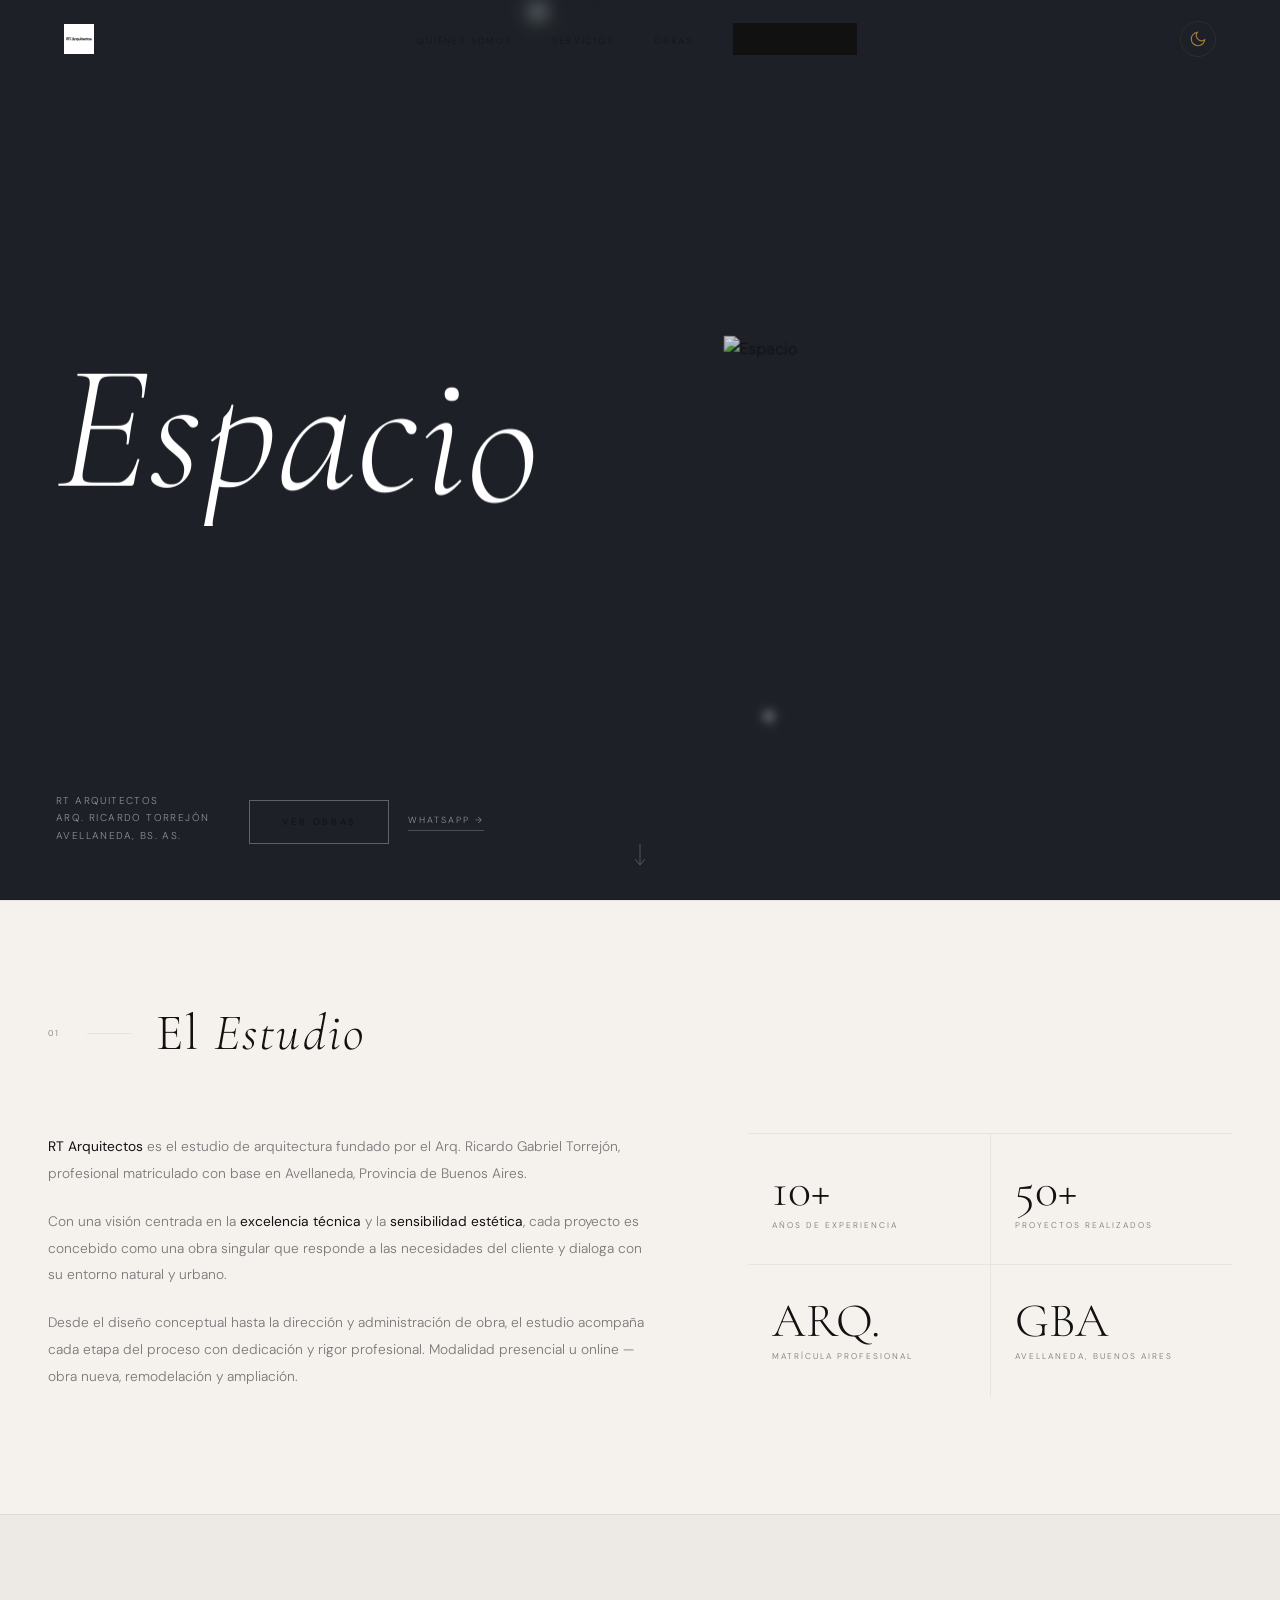
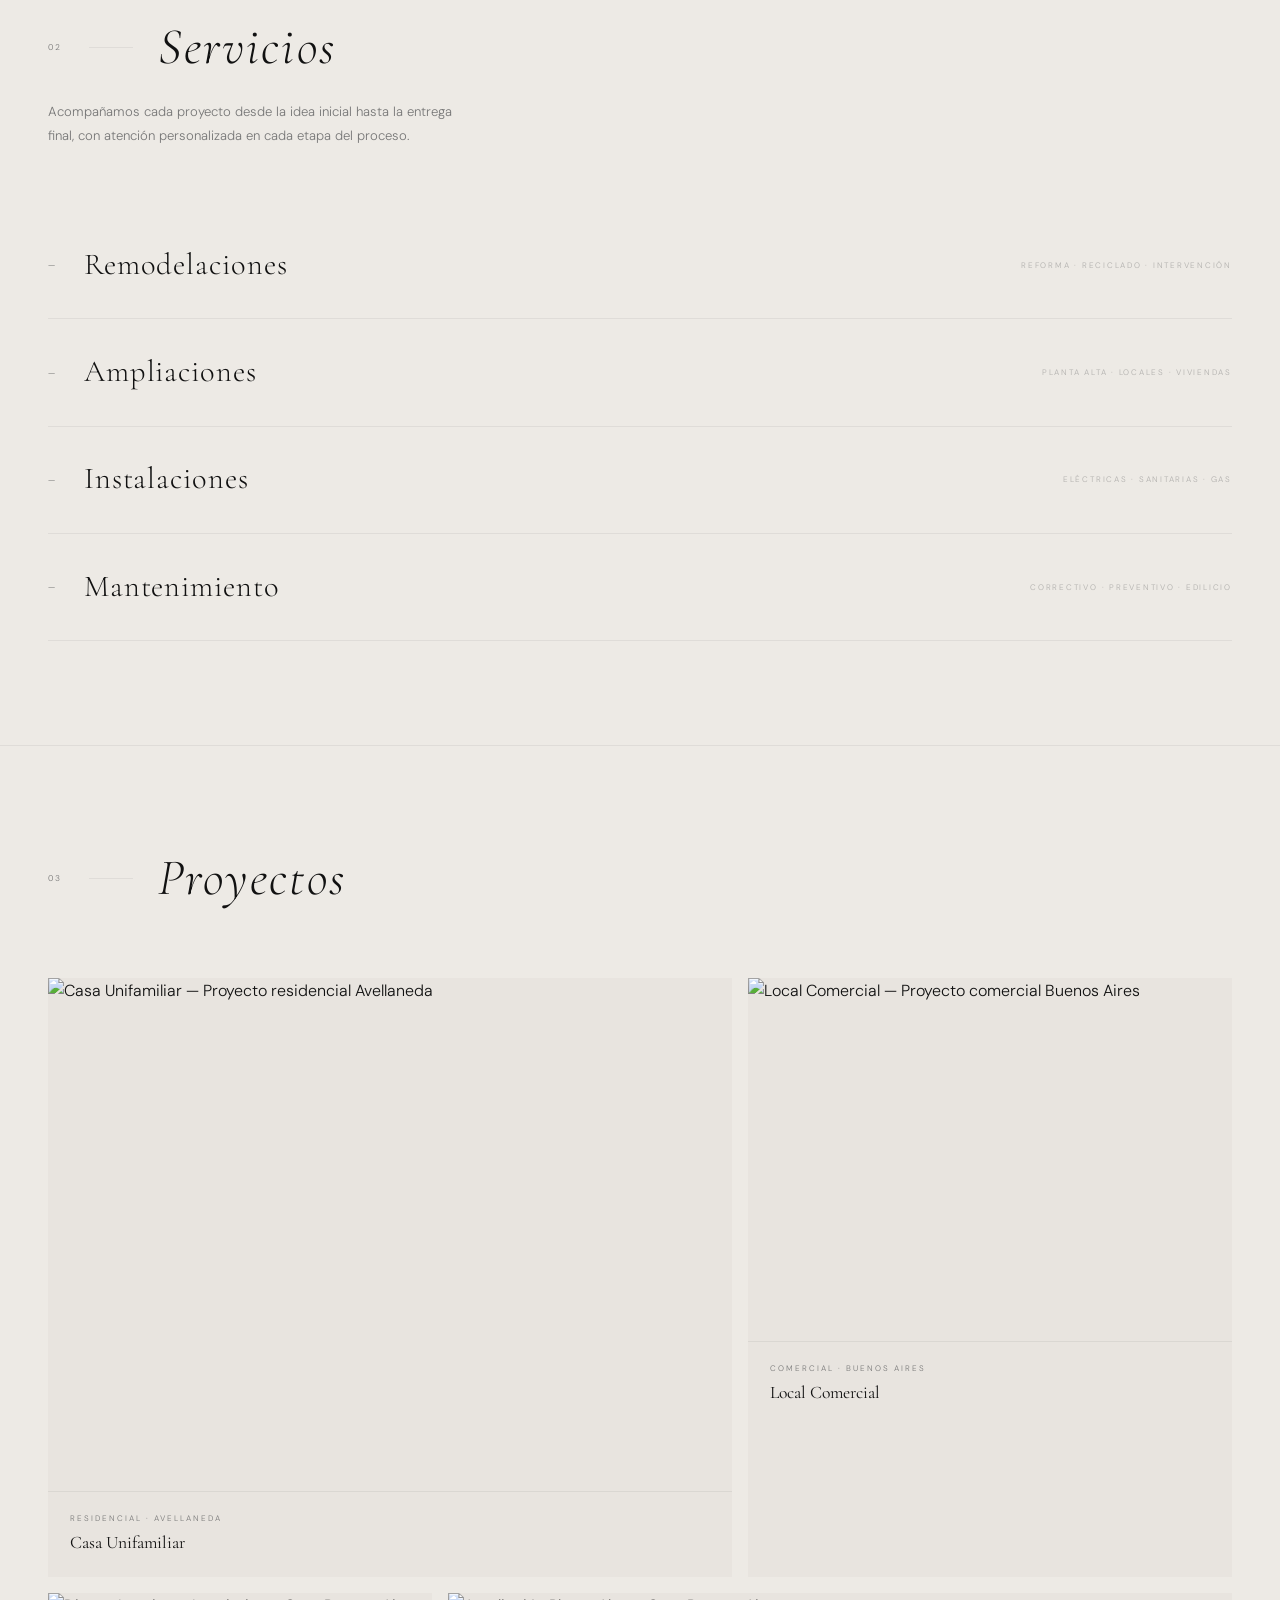
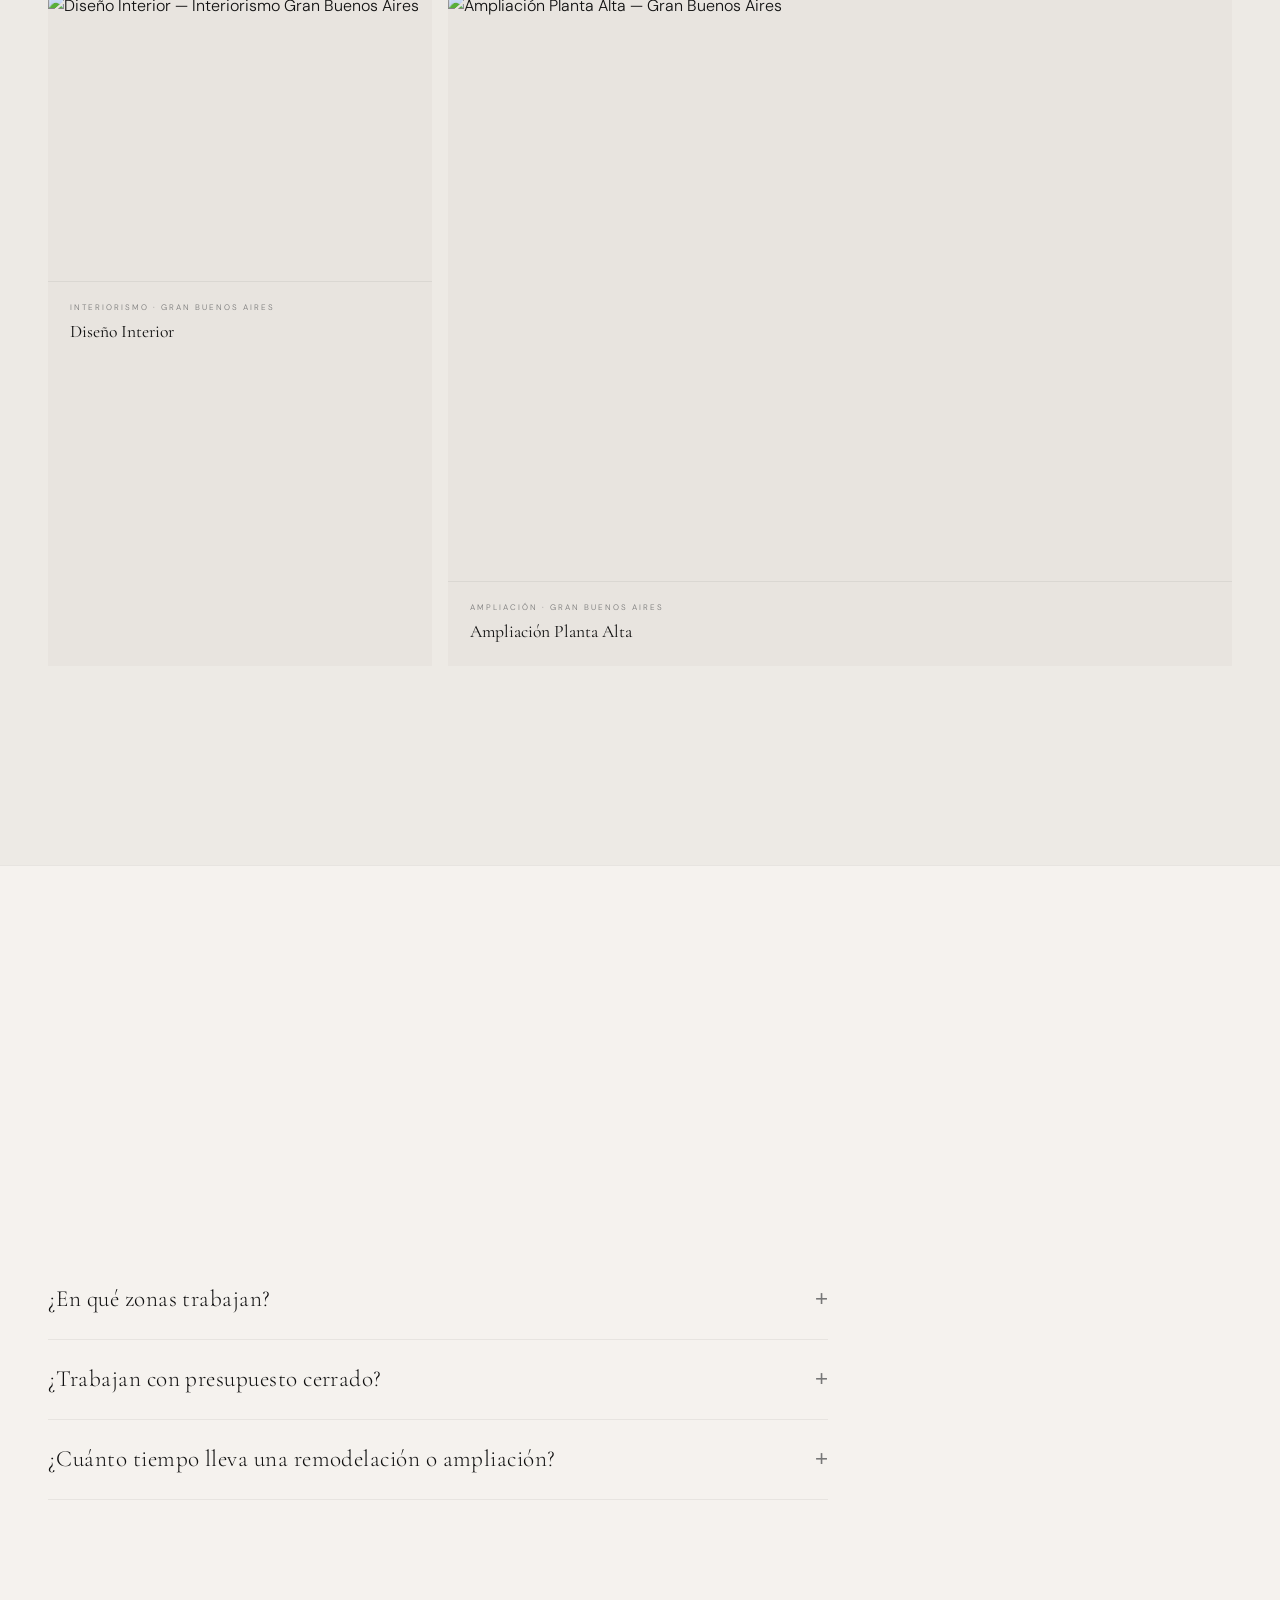
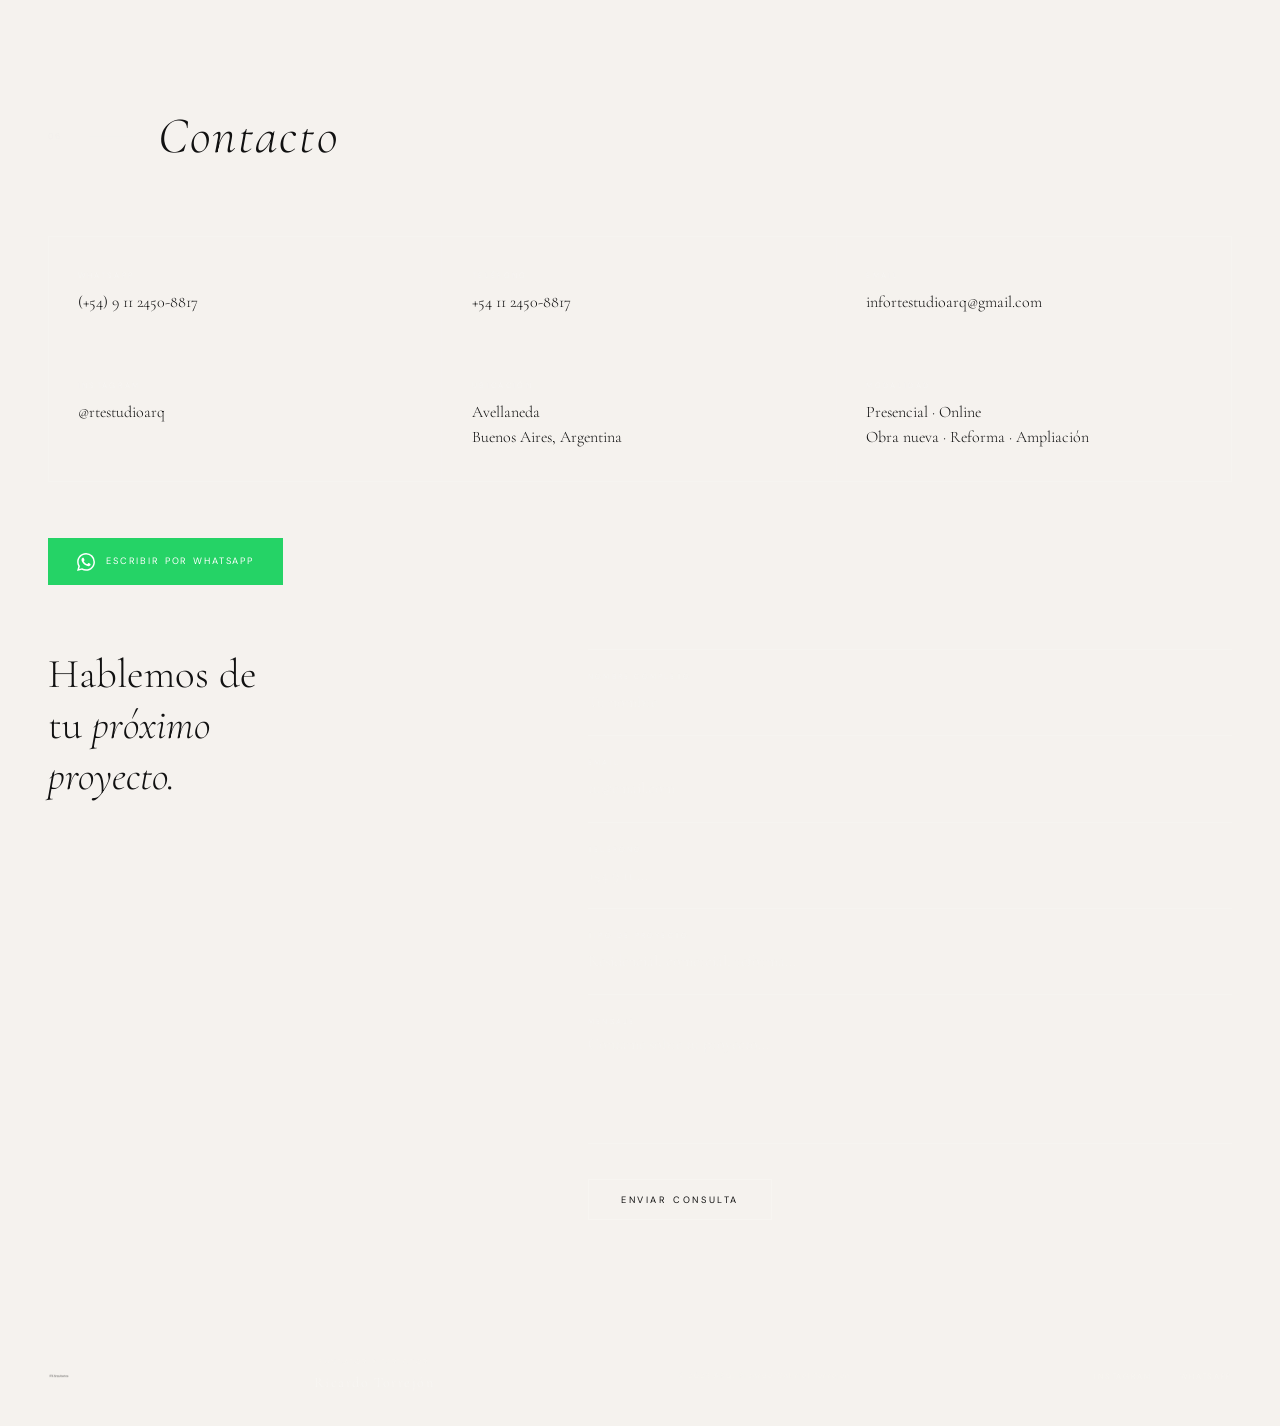
==== commit 72d5548b: "feat: animated GSAP hero slider en hero section Reemplaza el hero estático (grid logo + texto) con e" ====
--- a/index.html
+++ b/index.html
@@ -74,90 +74,35 @@
 
 
 <!-- ════════════════════════════════════════════
-     HERO
-════════════════════════════════════════════ -->
-<section id="hero">
-
-  <!-- Venas de mármol — fondo decorativo del hero -->
-  <svg class="hero-veins" viewBox="0 0 1440 900" preserveAspectRatio="xMidYMid slice"
-       fill="none" xmlns="http://www.w3.org/2000/svg" aria-hidden="true">
-
-    <!-- Venas doradas — visibles en dark y light -->
-    <!-- Vena principal: diagonal larga de esquina a esquina, 1.2px -->
-    <path class="vein-gold"
-      d="M -10 140 C 180 90, 420 210, 680 175 S 980 290, 1240 255 S 1400 310, 1460 285"
-      stroke="var(--gold)" stroke-width="1.2" />
-
-    <!-- Vena secundaria: diagonal media, 0.8px -->
-    <path class="vein-gold"
-      d="M 200 -15 C 320 110, 410 185, 560 230 S 800 360, 960 395 S 1140 455, 1300 530"
-      stroke="var(--gold)" stroke-width="0.8" />
-
-    <!-- Vena corta: cruza zona central, 0.6px -->
-    <path class="vein-gold"
-      d="M 560 -20 C 610 90, 635 165, 690 295 S 775 460, 835 615"
-      stroke="var(--gold)" stroke-width="0.6" />
-
-    <!-- Vena fina: sector derecho, 0.4px -->
-    <path class="vein-gold"
-      d="M 920 80 C 965 175, 995 260, 1030 395 S 1070 525, 1115 670"
-      stroke="var(--gold)" stroke-width="0.4" />
-
-    <!-- Vena baja: cruza parte inferior, 0.7px -->
-    <path class="vein-gold"
-      d="M -20 610 C 160 545, 370 580, 630 520 S 940 540, 1180 498 S 1390 470, 1460 510"
-      stroke="var(--gold)" stroke-width="0.7" />
-
-    <!-- Venas grises — efecto Calacatta (predominan en light mode) -->
-    <!-- Gris 1: diagonal vertical izquierda-centro, 0.7px -->
-    <path class="vein-grey"
-      d="M 310 -15 C 430 105, 490 210, 560 360 S 635 520, 690 710 S 730 820, 755 920"
-      stroke="#C8C4BC" stroke-width="0.7" />
-
-    <!-- Gris 2: sector derecho, 0.5px -->
-    <path class="vein-grey"
-      d="M 1060 -10 C 1108 125, 1128 215, 1168 360 S 1205 515, 1228 710"
-      stroke="#C8C4BC" stroke-width="0.5" />
-
-  </svg>
-
-  <div class="hero-left">
-    <p class="hero-eyebrow">ARQ. Ricardo Gabriel Torrejón</p>
-
-    <h1 class="hero-title">
-      Arquitectura,<br>
-      <em>Diseño &amp;</em><br>
-      Ejecución.
-    </h1>
-
-    <!-- Eslogan -->
-    <p class="hero-slogan">Del concepto a la obra.</p>
-
-    <p class="hero-desc">
-      Estudio con base en Avellaneda, Buenos Aires.
-      Proyectamos, dirigimos y ejecutamos obras con rigor técnico
-      y sensibilidad estética en cada etapa del proceso.
-    </p>
-
-    <div class="hero-actions">
-      <a href="#projects" class="btn btn-dark">Ver Obras</a>
-      <a href="https://wa.me/5491124508817?text=Hola%20Ricardo%2C%20me%20gustar%C3%ADa%20consultarte%20sobre%20un%20proyecto." target="_blank" class="hero-link">Escribinos por WhatsApp →</a>
-    </div>
-  </div>
-
-  <div class="hero-right">
-    <!-- Logo grande — caja gris oscuro con RT blanco -->
-    <div class="hero-logo-dark">
-      <svg viewBox="0 0 180 110" fill="none" xmlns="http://www.w3.org/2000/svg">
-        <line x1="12" y1="9" x2="12" y2="101" stroke="white" stroke-width="11" stroke-linecap="butt"/>
-        <path d="M12 9 Q80 9 80 31 Q80 53 58 53 L12 53" stroke="white" stroke-width="11" fill="none" stroke-linecap="butt" stroke-linejoin="miter"/>
-        <polygon points="38,52 50,52 86,102 74,102" fill="white"/>
-        <line x1="94" y1="9" x2="170" y2="9" stroke="white" stroke-width="11" stroke-linecap="butt"/>
-        <line x1="132" y1="9" x2="132" y2="101" stroke="white" stroke-width="11" stroke-linecap="butt"/>
-      </svg>
-      <span class="hero-logo-label">ARQUITECTOS ASOCIADOS &nbsp;·&nbsp; DISEÑO Y EJECUCIÓN</span>
-    </div>
-  </div>
+     HERO — Animated Slider
+════════════════════════════════════════════ -->
+<section id="hero" class="slider">
+
+  <div class="slider__body">
+    <div class="slider__left">
+      <h2 class="slider__title" aria-live="polite"></h2>
+      <div class="slider__footer">
+        <div class="slider__info">
+          <p class="slider__description">RT ARQUITECTOS<br>ARQ. RICARDO TORREJÓN<br>AVELLANEDA, BS. AS.</p>
+          <div class="slider__cta">
+            <a href="#projects" class="btn btn-outline-light">Ver Obras</a>
+            <a href="https://wa.me/5491124508817?text=Hola%20Ricardo%2C%20me%20gustar%C3%ADa%20consultarte%20sobre%20un%20proyecto." target="_blank" class="hero-link-slider">WhatsApp →</a>
+          </div>
+        </div>
+      </div>
+    </div>
+    <div class="slider__right">
+      <div class="slider__images"></div>
+    </div>
+  </div>
+
+  <!-- Indicador de scroll hacia abajo -->
+  <a href="#about" class="hero-scroll-down" aria-label="Ver más">
+    <svg width="16" height="24" viewBox="0 0 16 24" fill="none" xmlns="http://www.w3.org/2000/svg">
+      <line x1="8" y1="0" x2="8" y2="20" stroke="rgba(255,255,255,0.4)" stroke-width="1"/>
+      <polyline points="3,15 8,21 13,15" stroke="rgba(255,255,255,0.4)" stroke-width="1" fill="none"/>
+    </svg>
+  </a>
 
 </section>
 
@@ -558,6 +503,7 @@
 </footer>
 
 
+<script src="https://cdnjs.cloudflare.com/ajax/libs/gsap/3.12.5/gsap.min.js"></script>
 <script src="script.js"></script>
 </body>
 </html>
--- a/styles.css
+++ b/styles.css
@@ -125,27 +125,7 @@
    NAV
    ============================================= */
 
-/* ── HERO VEINS (mármol) ─────────────────── */
-#hero { position: relative; overflow: hidden; }
-.hero-left,
-.hero-right { position: relative; z-index: 1; }
-
-.hero-veins {
-  position: absolute;
-  inset: 0;
-  width: 100%;
-  height: 100%;
-  pointer-events: none;
-  z-index: 0;
-}
-
-/* Dark mode: venas casi imperceptibles */
-.vein-gold { opacity: 0.18; }
-.vein-grey { opacity: 0; }
-
-/* Light mode: un poco más visibles */
-[data-theme="light"] .vein-gold { opacity: 0.30; }
-[data-theme="light"] .vein-grey { opacity: 0.22; }
+/* ── (venas de mármol eliminadas — reemplazadas por slider) ── */
 #navbar {
   position: fixed; top: 0; left: 0; width: 100%; z-index: 200;
   padding: 1.3rem 4rem;
@@ -226,87 +206,213 @@
 [data-theme="light"] .icon-moon { display: block; }
 
 /* =============================================
-   HERO
-   ============================================= */
-#hero {
-  min-height: 100vh;
-  display: grid;
-  grid-template-columns: 1fr 1fr;
+   HERO — ANIMATED SLIDER
+   ============================================= */
+
+/* El #hero / .slider toma viewport completo */
+#hero.slider {
+  width: 100%;
+  height: 100vh;
+  height: 100dvh;
+  overflow: hidden;
+  display: flex;
+  flex-direction: column;
+  cursor: none;
+  position: relative;
+  /* background se controla via GSAP */
+}
+
+.slider__body {
+  flex: 1;
+  display: flex;
+  flex-direction: column;
+  padding: 96px 40px 48px;   /* top: clearance del nav fijo */
+  min-height: 0;
+  position: relative;
+}
+
+.slider__left {
+  display: flex;
+  flex-direction: column;
+  flex: 1;
+  min-height: 0;
+  position: relative;
+  z-index: 4;
+}
+
+.slider__title {
+  font-family: var(--font-serif);
+  font-size: clamp(72px, 14vw, 190px);
+  font-weight: 300;
+  font-style: italic;
+  color: #fff;
+  line-height: 1.1;
+  letter-spacing: 0.01em;
+  overflow: hidden;
+  position: relative;
+  margin-top: auto;
+  margin-bottom: auto;
+}
+
+.slider__title span {
+  display: inline-block;
+  will-change: transform;
+}
+
+.slider__footer {
+  flex-shrink: 0;
+  margin-top: 32px;
+}
+
+.slider__info {
+  display: flex;
+  gap: 2.5rem;
+  align-items: flex-end;
+  flex-wrap: wrap;
+}
+
+.slider__description {
+  font-size: 10px;
+  letter-spacing: 1.4px;
+  color: rgba(255, 255, 255, 0.5);
+  line-height: 1.75;
+  text-transform: uppercase;
+}
+
+.slider__cta {
+  display: flex;
+  gap: 1.2rem;
   align-items: center;
-  gap: 5rem;
-  padding: 9rem 4rem 5rem;
-  border-bottom: 1px solid var(--ink-faint);
-}
-
-/* left */
-.hero-left { display: flex; flex-direction: column; gap: 2.2rem; }
-.hero-eyebrow {
-  display: flex; align-items: center; gap: 1rem;
-  font-size: 0.54rem; font-weight: 400;
-  letter-spacing: 0.36em; text-transform: uppercase; color: var(--ink-mid);
-  animation: fadeUp 0.9s ease 0.15s both;
-}
-.hero-eyebrow::before { content: ''; width: 32px; height: 1px; background: var(--ink-mid); }
-
-.hero-title {
-  font-family: var(--font-serif);
-  font-size: clamp(3rem, 5.5vw, 5.8rem);
-  font-weight: 300; line-height: 1.02; letter-spacing: 0.02em;
-  animation: fadeUp 0.9s ease 0.3s both;
-}
-.hero-title em { font-style: italic; }
-
-.hero-desc {
-  font-size: 0.82rem; font-weight: 300;
-  line-height: 1.9; color: var(--ink-mid); max-width: 40ch;
-  animation: fadeUp 0.9s ease 0.45s both;
-}
-
-.hero-actions {
-  display: flex; gap: 1rem; align-items: center; flex-wrap: wrap;
-  animation: fadeUp 0.9s ease 0.6s both;
-}
-.hero-link {
-  font-size: 0.58rem; font-weight: 300;
-  letter-spacing: 0.2em; text-transform: uppercase;
-  color: var(--ink-mid); text-decoration: none;
-  border-bottom: 1px solid var(--ink-faint);
-  padding-bottom: 2px; transition: border-color 0.2s, color 0.2s;
-}
-.hero-link:hover { border-color: var(--white); color: var(--white); }
-
-/* eslogan */
-.hero-slogan {
-  font-family: var(--font-serif);
-  font-size: clamp(1.1rem, 2vw, 1.5rem);
-  font-style: italic; font-weight: 300;
-  color: var(--gold); letter-spacing: 0.04em;
-  animation: fadeUp 0.9s ease 0.38s both;
-}
-
-/* right */
-.hero-right {
-  display: flex; justify-content: center; align-items: center;
-  animation: fadeIn 1.2s ease 0.4s both;
-}
-
-/* Logo grande — caja gris oscura, diferenciada del fondo de página */
-.hero-logo-dark {
-  background: var(--surface);
-  width: min(340px, 34vw);
-  aspect-ratio: 16/9;
-  display: flex; flex-direction: column;
-  align-items: center; justify-content: center;
-  gap: 1.4rem;
-  padding: 1.8rem 2.4rem;
-}
-.hero-logo-dark svg { width: 90%; }
-.hero-logo-label {
-  font-family: var(--font-sans);
-  font-size: clamp(0.44rem, 0.75vw, 0.58rem);
-  font-weight: 500; letter-spacing: 0.3em; text-transform: uppercase;
-  color: rgba(255,255,255,0.38); text-align: center;
-  white-space: nowrap;
+  flex-wrap: wrap;
+}
+
+.hero-link-slider {
+  font-size: 0.56rem;
+  font-weight: 300;
+  letter-spacing: 0.22em;
+  text-transform: uppercase;
+  color: rgba(255,255,255,0.5);
+  text-decoration: none;
+  border-bottom: 1px solid rgba(255,255,255,0.2);
+  padding-bottom: 2px;
+  transition: color 0.2s, border-color 0.2s;
+}
+.hero-link-slider:hover { color: #fff; border-color: rgba(255,255,255,0.6); }
+
+/* Custom cursor para el slider */
+.slider__cursor {
+  position: fixed;
+  top: 0;
+  left: 0;
+  width: 72px;
+  height: 72px;
+  border-radius: 50%;
+  border: 1px solid rgba(255, 255, 255, 0.3);
+  display: flex;
+  align-items: center;
+  justify-content: center;
+  pointer-events: none;
+  will-change: transform;
+  z-index: 10;
+  color: rgba(255, 255, 255, 0.6);
+  font-size: 22px;
+  font-weight: 300;
+}
+
+/* Contenedor de imágenes */
+.slider__right {
+  position: absolute;
+  top: 0;
+  left: 0;
+  width: 100%;
+  height: 100%;
+  display: flex;
+  align-items: center;
+  justify-content: center;
+  pointer-events: none;
+}
+
+.slider__images {
+  width: 100%;
+  height: 100%;
+  position: relative;
+}
+
+.slider__slide {
+  position: absolute;
+  top: 50%;
+  left: 50%;
+  width: 55%;
+  aspect-ratio: 1.4;
+  overflow: hidden;
+  will-change: transform, filter, opacity;
+  contain: layout style;
+}
+
+.slider__slide img {
+  width: 100%;
+  height: 100%;
+  object-fit: cover;
+  filter: brightness(0.85);
+}
+
+/* Scroll indicator */
+.hero-scroll-down {
+  position: absolute;
+  bottom: 32px;
+  left: 50%;
+  transform: translateX(-50%);
+  display: flex;
+  flex-direction: column;
+  align-items: center;
+  gap: 6px;
+  z-index: 5;
+  opacity: 0.6;
+  transition: opacity 0.2s;
+  text-decoration: none;
+  animation: heroScrollBob 2s ease-in-out infinite;
+}
+.hero-scroll-down:hover { opacity: 1; }
+
+@keyframes heroScrollBob {
+  0%, 100% { transform: translateX(-50%) translateY(0); }
+  50%       { transform: translateX(-50%) translateY(5px); }
+}
+
+/* ── Breakpoint 768px ── */
+@media (min-width: 768px) {
+  .slider__body { padding: 96px 56px 56px; }
+  .slider__slide { width: 58%; }
+}
+
+/* ── Breakpoint 1024px: layout en fila ── */
+@media (min-width: 1024px) {
+  .slider__body { flex-direction: row; }
+
+  .slider__left {
+    width: 52%;
+    flex-shrink: 0;
+    z-index: auto;
+  }
+
+  .slider__right {
+    position: static;
+    flex: 1;
+    display: flex;
+    align-items: center;
+    justify-content: center;
+    min-height: 0;
+    pointer-events: auto;
+  }
+
+  .slider__slide { width: 72%; }
+}
+
+@media (prefers-reduced-motion: reduce) {
+  .slider__slide,
+  .slider__title span {
+    will-change: auto;
+  }
 }
 
 /* =============================================
@@ -719,7 +825,6 @@
    RESPONSIVE — 1280px (pantallas medianas-grandes)
    ============================================= */
 @media (max-width: 1280px) {
-  #hero { padding: 9rem 3rem 5rem; gap: 4rem; }
   #about, #services, #projects, #faq, #contact { padding: 6.5rem 3rem; }
   footer { padding: 2rem 3rem; }
 }
@@ -728,11 +833,8 @@
    RESPONSIVE — 1024px (tablet landscape)
    ============================================= */
 @media (max-width: 1024px) {
-  #hero { gap: 3rem; padding: 8rem 2.5rem 4.5rem; }
   #about, #services, #projects, #faq, #contact { padding: 6rem 2.5rem; }
   footer { padding: 2rem 2.5rem; }
-
-  .hero-logo-dark { width: min(420px, 44vw); }
 
   /* Contact: 3 cards por fila → 2 */
   .contact-cards { grid-template-columns: repeat(2, 1fr); }
@@ -750,21 +852,6 @@
   #navbar { padding: 1.1rem 1.5rem; }
   .nav-links    { display: none; }
   .nav-hamburger { display: flex; }
-
-  /* Hero: apilar en columna */
-  #hero {
-    grid-template-columns: 1fr;
-    min-height: auto;
-    padding: 6.5rem 1.8rem 4rem;
-    text-align: center;
-    gap: 3rem;
-  }
-  .hero-left { align-items: center; }
-  .hero-eyebrow { justify-content: center; }
-  .hero-desc { max-width: 52ch; }
-  .hero-actions { justify-content: center; }
-  .hero-right { order: -1; }
-  .hero-logo-dark { width: 90vw; max-width: 380px; }
 
   /* Sections */
   #about, #services, #projects, #faq, #contact { padding: 5rem 1.8rem; }
@@ -807,12 +894,6 @@
   /* Nav más compacto */
   .nav-brand-sub { display: none; }
 
-  /* Hero */
-  #hero { padding: 5.5rem 1.4rem 3.5rem; gap: 2.5rem; }
-  .hero-logo-dark { width: 85vw; max-width: 320px; }
-  .hero-title { font-size: clamp(2.6rem, 10vw, 3.8rem); }
-  .hero-desc { font-size: 0.8rem; }
-
   /* Sections */
   #about, #services, #projects, #contact { padding: 4rem 1.4rem; }
   footer { padding: 1.8rem 1.4rem; }
@@ -840,9 +921,6 @@
   #navbar { padding: 1rem 1.2rem; }
   .nav-logo-svg { width: 34px; height: 34px; }
   .nav-brand-name { font-size: 0.82rem; }
-
-  #hero { padding: 5rem 1.2rem 3rem; }
-  .hero-logo-dark { width: 80vw; max-width: 280px; }
 
   #about, #services, #projects, #contact { padding: 3.5rem 1.2rem; }
 
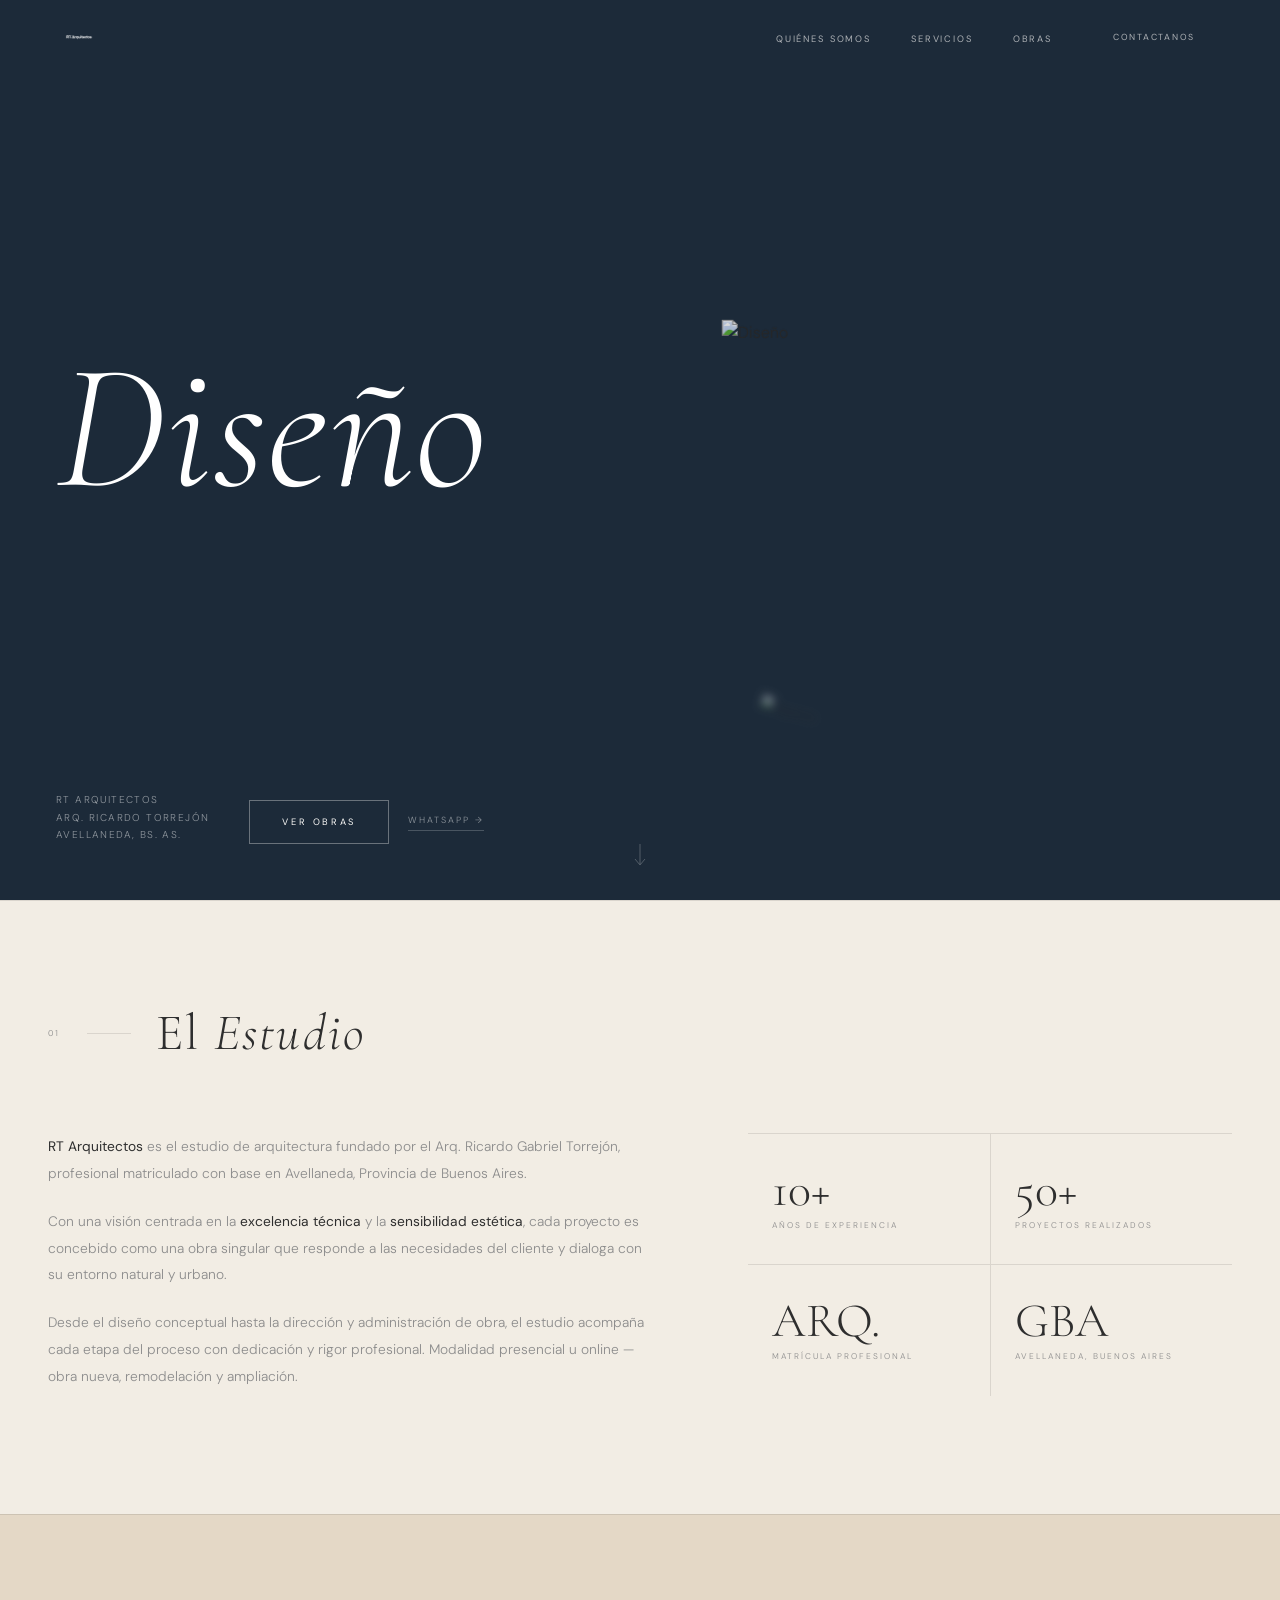
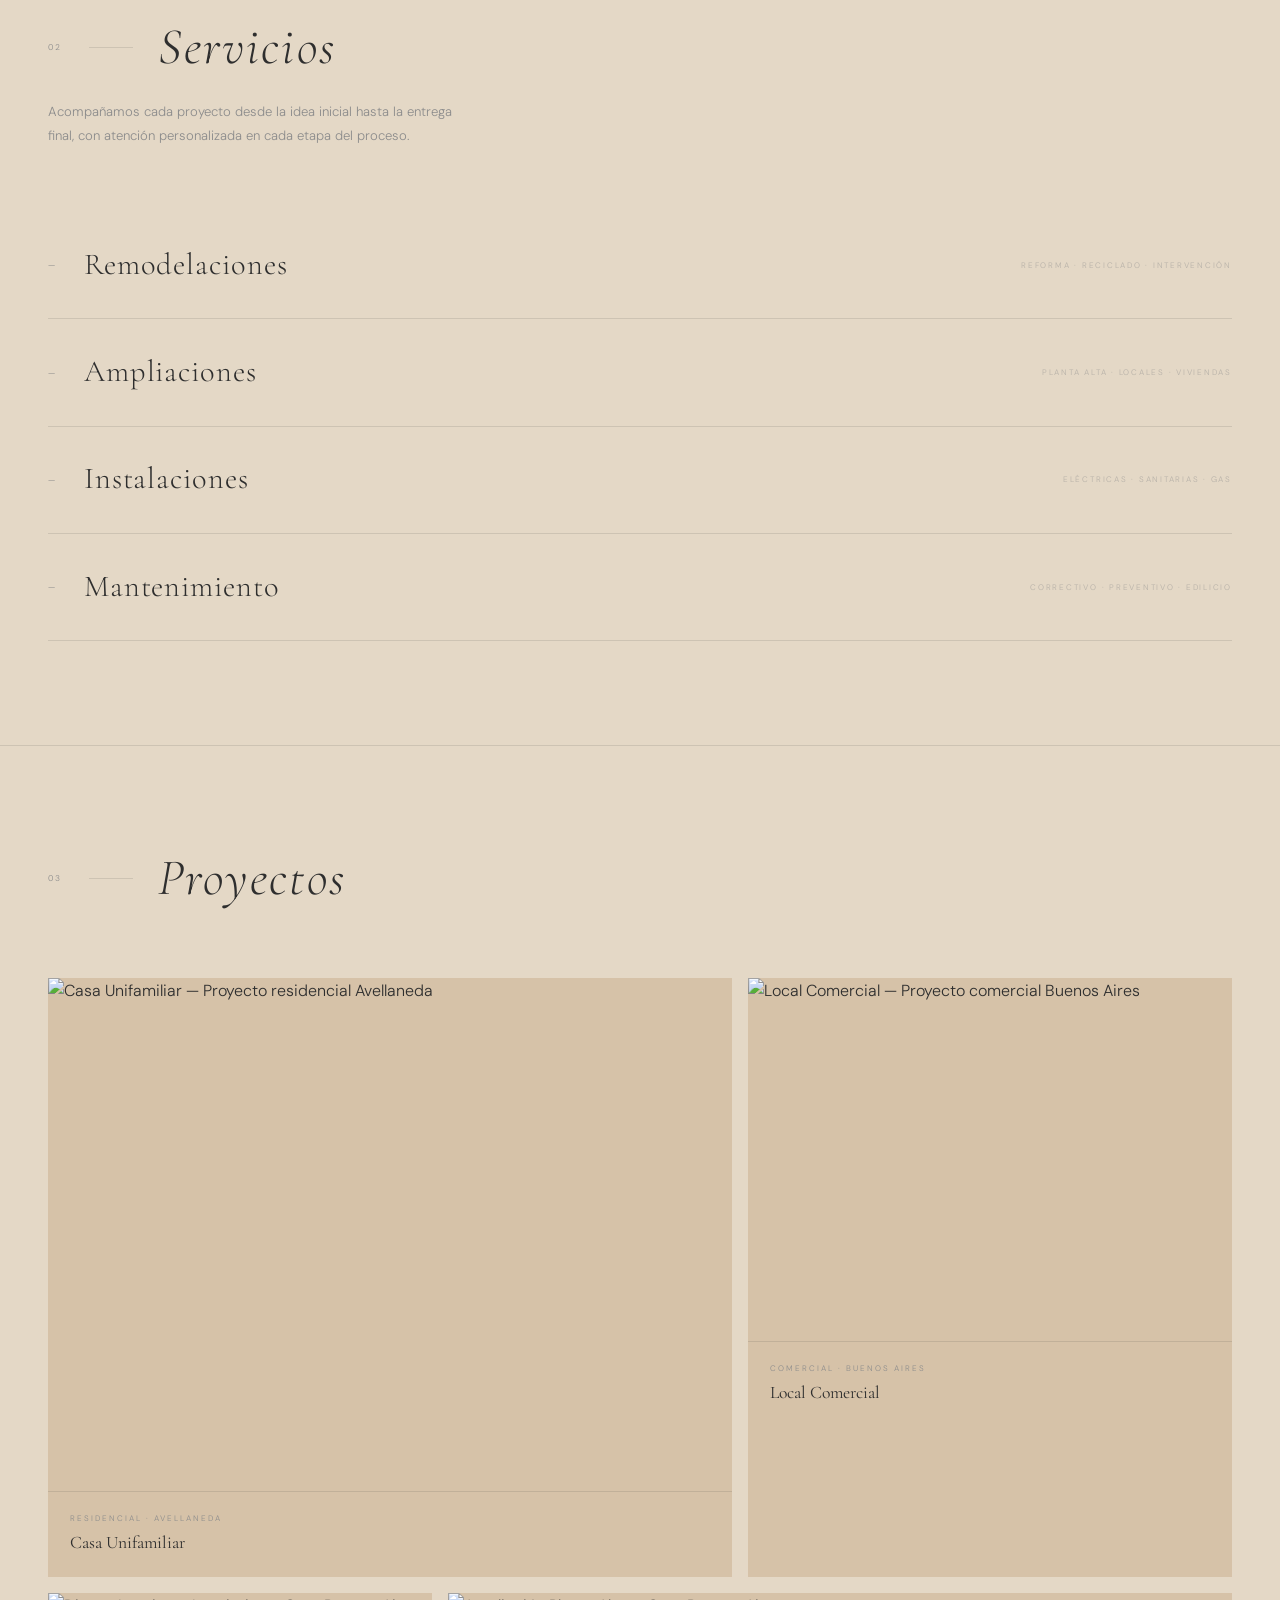
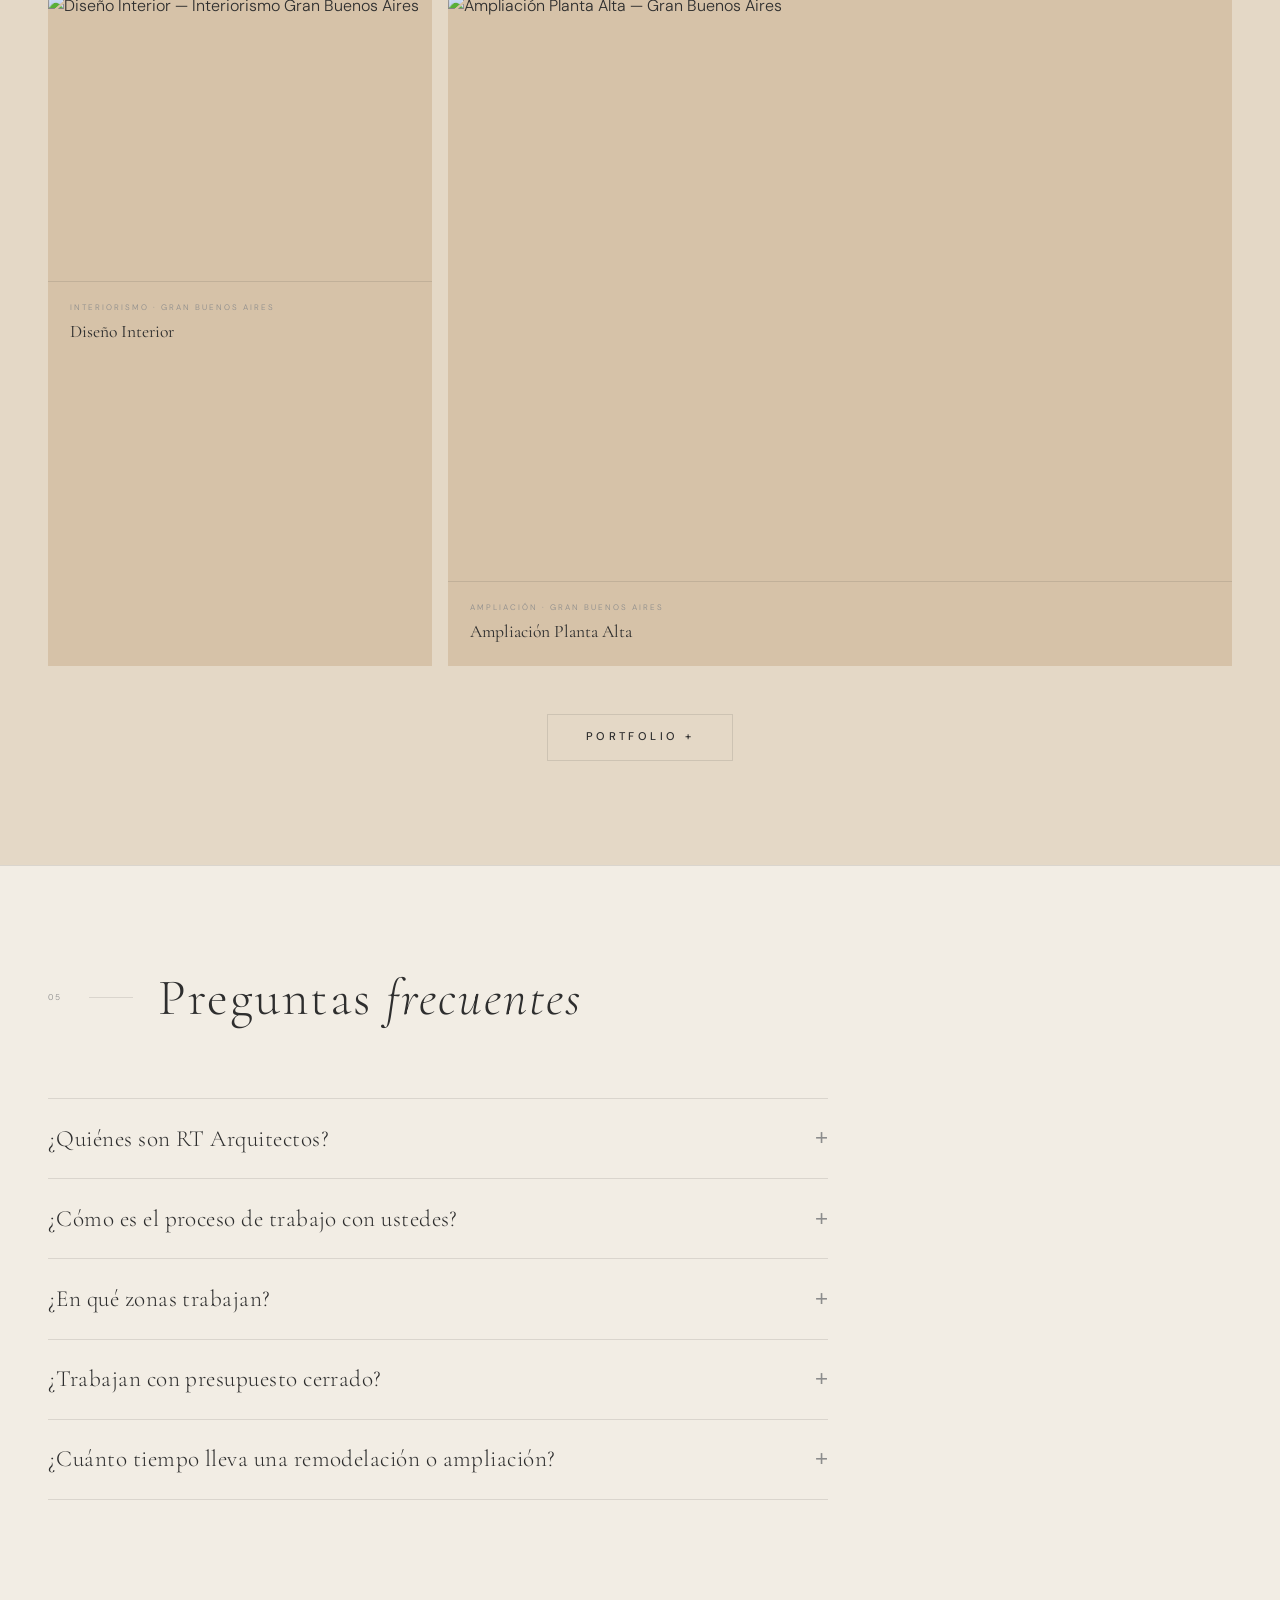
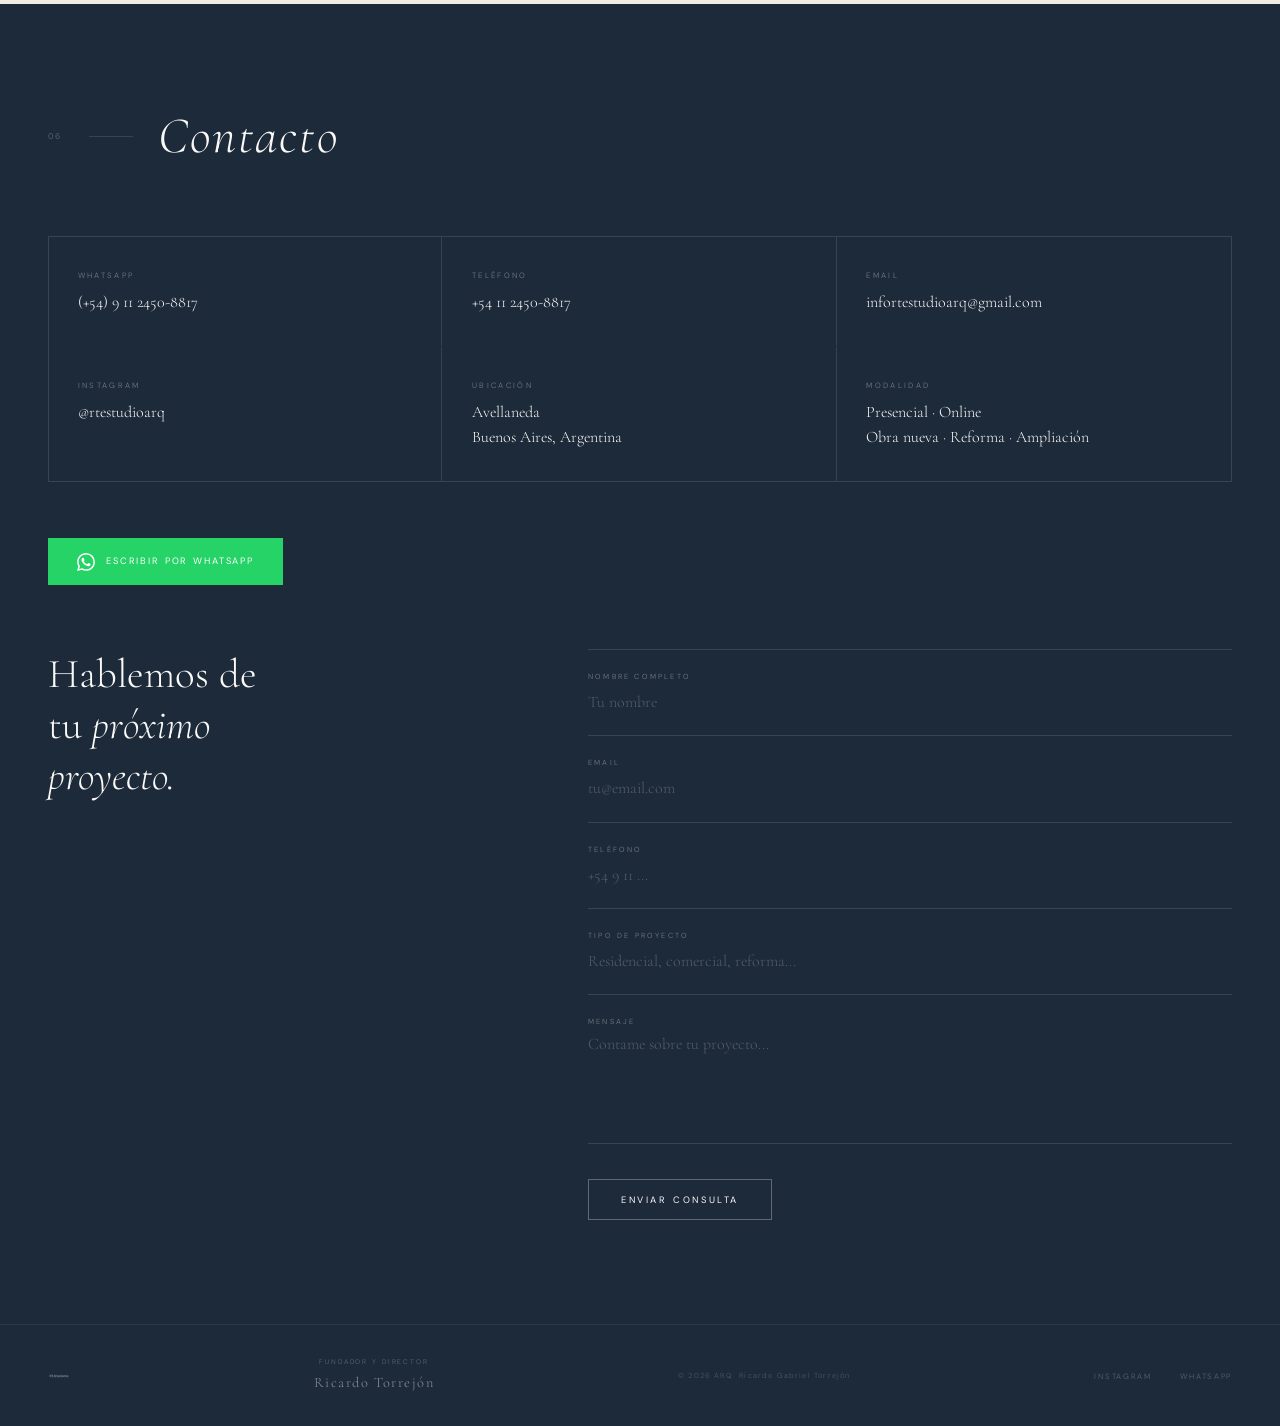
==== commit d8bebedd: "feat: nueva paleta arena/navy RT Arquitectos, sin toggle día/noche Paleta fija: arena #F2EDE4 (fondo" ====
--- a/index.html
+++ b/index.html
@@ -1,18 +1,10 @@
 <!DOCTYPE html>
-<html lang="es" data-theme="dark">
+<html lang="es">
 <head>
   <meta charset="UTF-8" />
   <meta name="viewport" content="width=device-width, initial-scale=1.0" />
   <title>RT Arquitectos | Ricardo Torrejón</title>
   <meta name="description" content="RT Arquitectos — Estudio de Arquitectura, Diseño y Ejecución. Fundado por el ARQ. Ricardo Gabriel Torrejón en Avellaneda, Buenos Aires." />
-
-  <script>
-  (function(){
-    var s=localStorage.getItem('rt-theme');
-    if(!s) s=window.matchMedia('(prefers-color-scheme:light)').matches?'light':'dark';
-    document.documentElement.setAttribute('data-theme',s);
-  })();
-  </script>
   <link rel="preconnect" href="https://fonts.googleapis.com" />
   <link rel="preconnect" href="https://fonts.gstatic.com" crossorigin />
   <link href="https://fonts.googleapis.com/css2?family=Cormorant+Garamond:ital,wght@0,300;0,400;0,500;1,300;1,400;1,500&family=DM+Sans:wght@300;400;500;600&display=swap" rel="stylesheet" />
@@ -34,27 +26,6 @@
     <li><a href="#projects">Obras</a></li>
     <li><a href="https://wa.me/5491124508817?text=Hola%20Ricardo%2C%20me%20gustar%C3%ADa%20consultarte%20sobre%20un%20proyecto." target="_blank" class="btn btn-dark">Contactanos</a></li>
   </ul>
-
-  <button class="theme-toggle" id="themeToggle" aria-label="Cambiar tema">
-    <!-- Sol: visible en dark mode → click cambia a light -->
-    <svg class="icon-sun" width="18" height="18" viewBox="0 0 24 24" fill="none"
-         stroke="currentColor" stroke-width="1.5" stroke-linecap="round">
-      <circle cx="12" cy="12" r="4"/>
-      <line x1="12" y1="2"  x2="12" y2="5"/>
-      <line x1="12" y1="19" x2="12" y2="22"/>
-      <line x1="2"  y1="12" x2="5"  y2="12"/>
-      <line x1="19" y1="12" x2="22" y2="12"/>
-      <line x1="4.22"  y1="4.22"  x2="6.34"  y2="6.34"/>
-      <line x1="17.66" y1="17.66" x2="19.78" y2="19.78"/>
-      <line x1="4.22"  y1="19.78" x2="6.34"  y2="17.66"/>
-      <line x1="17.66" y1="6.34"  x2="19.78" y2="4.22"/>
-    </svg>
-    <!-- Luna: visible en light mode → click cambia a dark -->
-    <svg class="icon-moon" width="18" height="18" viewBox="0 0 24 24" fill="none"
-         stroke="currentColor" stroke-width="1.5" stroke-linecap="round">
-      <path d="M21 12.79A9 9 0 1 1 11.21 3 7 7 0 0 0 21 12.79z"/>
-    </svg>
-  </button>
 
   <!-- Hamburguesa mobile -->
   <button class="nav-hamburger" id="hamburger" aria-label="Menú" aria-expanded="false">
--- a/styles.css
+++ b/styles.css
@@ -5,42 +5,38 @@
 
 *, *::before, *::after { margin: 0; padding: 0; box-sizing: border-box; }
 
-[data-theme="dark"] {
-  --bg:          #0A0A0A;
-  --bg-alt:      #0F0F0F;
-  --bg-surface:  #141414;
-  --ink:         #EDECEA;
-  --ink-mid:     #666666;
-  --ink-faint:   rgba(237,236,234,0.06);
-  --gold:        #C9A96E;
-  --gold-light:  #E8C97A;
-  --gold-rgb:    201,169,110;
-  --border:      rgba(201,169,110,0.12);
+/* ── PALETA RT ARQUITECTOS ─────────────────── */
+:root {
+  /* Arena (fondos cálidos — 70%) */
+  --bg:          #F2EDE4;
+  --bg-alt:      #E4D8C6;
+  --bg-surface:  #D6C2A8;
+
+  /* Tipografía y bordes */
+  --ink:         #2E2E2E;
+  --ink-mid:     #8C8C8C;
+  --ink-faint:   rgba(46,46,46,0.12);
+  --white:       #FAF9F7;
+
+  /* Azul marino (identidad — navbar, footer, botones) */
+  --navy:        #1C2A39;
+  --navy-deep:   #0F1A24;
+  --navy-grey:   #3A4A5A;
+  --accent:      #2F5D7C;
+
+  /* Acento cálido (arena profundo) */
+  --gold:        #BFA27A;
+  --gold-light:  #D6C2A8;
+  --gold-rgb:    191,162,122;
+  --border:      rgba(46,46,46,0.12);
+
+  /* Tipografías */
   --font-serif:  'Cormorant Garamond', Georgia, serif;
   --font-sans:   'DM Sans', system-ui, sans-serif;
-  /* aliases de variables legacy */
-  --bg-deep:     #0A0A0A;
-  --surface:     #141414;
-  --white:       #EDECEA;
-}
-
-[data-theme="light"] {
-  --bg:          #F5F2EE;
-  --bg-alt:      #EDEAE5;
-  --bg-surface:  #E8E4DF;
-  --ink:         #111111;
-  --ink-mid:     #777777;
-  --ink-faint:   rgba(0,0,0,0.06);
-  --gold:        #A67C3A;
-  --gold-light:  #C9A96E;
-  --gold-rgb:    166,124,58;
-  --border:      rgba(166,124,58,0.15);
-  --font-serif:  'Cormorant Garamond', Georgia, serif;
-  --font-sans:   'DM Sans', system-ui, sans-serif;
-  /* aliases de variables legacy */
-  --bg-deep:     #F5F2EE;
-  --surface:     #E8E4DF;
-  --white:       #111111;
+
+  /* Aliases legacy (usado en contact, footer) */
+  --bg-deep:     #1C2A39;
+  --surface:     #D6C2A8;
 }
 
 html { scroll-behavior: smooth; }
@@ -80,20 +76,20 @@
   border: none;
   transition: background 0.25s, color 0.25s, border-color 0.25s;
 }
-.btn-dark    { background: var(--white); color: var(--bg); }
-.btn-dark:hover { background: var(--gold); color: var(--white); }
+.btn-dark    { background: var(--navy); color: var(--white); }
+.btn-dark:hover { background: var(--accent); color: var(--white); }
 .btn-outline {
   background: transparent;
-  border: 1px solid var(--ink-faint);
+  border: 1px solid rgba(28,42,57,0.25);
   color: var(--ink);
 }
-.btn-outline:hover { border-color: var(--ink); }
+.btn-outline:hover { border-color: var(--navy); background: var(--navy); color: var(--white); }
 .btn-outline-light {
   background: transparent;
-  border: 1px solid rgba(250,250,248,0.3);
+  border: 1px solid rgba(250,249,247,0.35);
   color: var(--white);
 }
-.btn-outline-light:hover { background: var(--gold); border-color: var(--gold); }
+.btn-outline-light:hover { background: var(--accent); border-color: var(--accent); }
 
 /* ── SECTION HEADER ───────────────────────── */
 .sec-header {
@@ -129,20 +125,21 @@
 #navbar {
   position: fixed; top: 0; left: 0; width: 100%; z-index: 200;
   padding: 1.3rem 4rem;
+  background: var(--navy);
   display: flex; justify-content: space-between; align-items: center;
   transition: background 0.35s, box-shadow 0.35s;
 }
 #navbar.scrolled {
-  background: rgba(17,17,17,0.96);
+  background: rgba(15,26,36,0.97);
   backdrop-filter: blur(14px);
-  box-shadow: 0 1px 0 var(--ink-faint);
+  box-shadow: 0 1px 0 rgba(255,255,255,0.07);
 }
 
 .nav-logo { display: flex; align-items: center; gap: 0; text-decoration: none; }
 
-/* Caja gris oscuro del logo (diferenciado del fondo negro de la página) */
+/* Logo box sobre fondo navy */
 .nav-logo-box {
-  background: var(--surface);
+  background: rgba(255,255,255,0.07);
   height: 52px;
   width: 76px;
   display: flex; align-items: center; justify-content: center;
@@ -153,7 +150,7 @@
 
 /* Texto al lado del logo */
 .nav-brand-block {
-  background: var(--surface);
+  background: rgba(255,255,255,0.07);
   height: 52px;
   display: flex; flex-direction: column;
   justify-content: center;
@@ -164,46 +161,23 @@
   font-family: var(--font-sans);
   font-size: 0.55rem; font-weight: 600;
   letter-spacing: 0.18em; text-transform: uppercase;
-  color: white; display: block;
+  color: rgba(250,249,247,0.95); display: block;
 }
 .nav-brand-sub {
   font-size: 0.44rem; font-weight: 300;
   letter-spacing: 0.22em; text-transform: uppercase;
-  color: rgba(255,255,255,0.5); display: block; margin-top: 0.2rem;
+  color: rgba(250,249,247,0.45); display: block; margin-top: 0.2rem;
 }
 
 .nav-links { display: flex; list-style: none; gap: 2.5rem; align-items: center; }
 .nav-links a {
-  color: var(--ink); text-decoration: none;
+  color: rgba(250,249,247,0.65); text-decoration: none;
   font-size: 0.58rem; font-weight: 400;
   letter-spacing: 0.2em; text-transform: uppercase;
-  opacity: 0.55; transition: opacity 0.2s;
-}
-.nav-links a:hover { opacity: 1; }
-.nav-links .btn { padding: 0.55rem 1.3rem; font-size: 0.55rem; opacity: 1; }
-
-/* Theme toggle */
-.theme-toggle {
-  width: 36px; height: 36px;
-  border-radius: 50%;
-  background: transparent;
-  border: 1px solid var(--border);
-  cursor: pointer;
-  display: flex; align-items: center; justify-content: center;
-  color: var(--gold);
-  transition: background 0.2s, border-color 0.2s;
-  flex-shrink: 0;
-}
-.theme-toggle:hover {
-  background: rgba(var(--gold-rgb), 0.08);
-}
-
-/* En dark: mostrar sol, ocultar luna */
-[data-theme="dark"]  .icon-sun  { display: block; }
-[data-theme="dark"]  .icon-moon { display: none;  }
-/* En light: mostrar luna, ocultar sol */
-[data-theme="light"] .icon-sun  { display: none;  }
-[data-theme="light"] .icon-moon { display: block; }
+  transition: color 0.2s;
+}
+.nav-links a:hover { color: rgba(250,249,247,1); }
+.nav-links .btn { padding: 0.55rem 1.3rem; font-size: 0.55rem; }
 
 /* =============================================
    HERO — ANIMATED SLIDER
@@ -536,7 +510,7 @@
 /* hover overlay */
 .proj-overlay {
   position: absolute; inset: 0;
-  background: rgba(26,26,26,0.88);
+  background: rgba(15,26,36,0.88);
   display: flex; flex-direction: column;
   justify-content: flex-end; padding: 1.8rem;
   opacity: 0; transition: opacity 0.35s;
@@ -544,7 +518,7 @@
 .proj-card:hover .proj-overlay { opacity: 1; }
 .proj-overlay-cat {
   font-size: 0.5rem; letter-spacing: 0.28em; text-transform: uppercase;
-  color: rgba(250,250,248,0.55); margin-bottom: 0.35rem;
+  color: rgba(250,249,247,0.55); margin-bottom: 0.35rem;
 }
 .proj-overlay-title {
   font-family: var(--font-serif);
@@ -588,33 +562,33 @@
   color: var(--white);
 }
 #contact .sec-title { color: var(--white); }
-#contact .sec-num   { color: rgba(237,236,234,0.3); }
-#contact .sec-rule  { background: rgba(237,236,234,0.12); }
+#contact .sec-num   { color: rgba(250,249,247,0.3); }
+#contact .sec-rule  { background: rgba(250,249,247,0.12); }
 
 /* Cards de contacto — estilo Frigerio: borde sobre oscuro */
 .contact-cards {
   display: grid;
   grid-template-columns: repeat(3, 1fr);
   gap: 1px;
-  border: 1px solid rgba(250,250,248,0.12);
+  border: 1px solid rgba(250,249,247,0.12);
   margin-bottom: 3.5rem;
 }
 .contact-card {
   padding: 2rem 1.8rem;
-  border-right: 1px solid rgba(250,250,248,0.12);
+  border-right: 1px solid rgba(250,249,247,0.12);
 }
 .contact-card:nth-child(3n) { border-right: none; }
 
 .contact-item-label {
   font-size: 0.48rem; letter-spacing: 0.3em; text-transform: uppercase;
-  color: rgba(250,250,248,0.35); margin-bottom: 0.5rem;
+  color: rgba(250,249,247,0.4); margin-bottom: 0.5rem;
 }
 .contact-item-val {
   font-family: var(--font-serif); font-size: 1rem; font-weight: 300;
   line-height: 1.55; color: var(--white);
 }
 .contact-item-val a { color: var(--white); text-decoration: none; transition: color 0.2s; }
-.contact-item-val a:hover { color: var(--gold); }
+.contact-item-val a:hover { color: var(--gold-light); }
 
 /* WhatsApp button */
 .contact-wa-wrap { margin-bottom: 4rem; }
@@ -639,58 +613,58 @@
 
 .contact-form { display: flex; flex-direction: column; }
 .form-row {
-  border-bottom: 1px solid rgba(250,250,248,0.12); padding: 1.3rem 0;
-}
-.form-row:first-child { border-top: 1px solid rgba(250,250,248,0.12); }
+  border-bottom: 1px solid rgba(250,249,247,0.12); padding: 1.3rem 0;
+}
+.form-row:first-child { border-top: 1px solid rgba(250,249,247,0.12); }
 .form-row label {
   display: block; font-size: 0.46rem; letter-spacing: 0.3em; text-transform: uppercase;
-  color: rgba(250,250,248,0.35); margin-bottom: 0.4rem;
+  color: rgba(250,249,247,0.4); margin-bottom: 0.4rem;
 }
 .form-row input, .form-row textarea {
   width: 100%; background: transparent; border: none; outline: none;
   color: var(--white); font-family: var(--font-serif);
   font-size: 1rem; font-weight: 300; padding: 0; resize: none;
 }
-.form-row input::placeholder, .form-row textarea::placeholder { color: rgba(250,250,248,0.2); }
+.form-row input::placeholder, .form-row textarea::placeholder { color: rgba(250,249,247,0.25); }
 .form-row textarea { min-height: 80px; }
 .btn-form {
   align-self: flex-start; margin-top: 2.2rem;
-  background: transparent; border: 1px solid rgba(250,250,248,0.3);
+  background: transparent; border: 1px solid rgba(250,249,247,0.3);
   color: var(--white); padding: 0.85rem 2rem; cursor: pointer;
   font-family: var(--font-sans);
   font-size: 0.58rem; font-weight: 400; letter-spacing: 0.28em; text-transform: uppercase;
   transition: all 0.25s;
 }
-.btn-form:hover { background: var(--gold); border-color: var(--gold); }
+.btn-form:hover { background: var(--accent); border-color: var(--accent); }
 
 /* =============================================
    FOOTER
    ============================================= */
 footer {
   background: var(--bg-deep);
-  border-top: 1px solid rgba(237,236,234,0.07);
+  border-top: 1px solid rgba(250,249,247,0.07);
   padding: 2.2rem 4rem;
   display: flex; justify-content: space-between; align-items: center; flex-wrap: wrap; gap: 1rem;
 }
 .footer-logo { display: flex; align-items: center; gap: 0.75rem; }
-.footer-brand { font-size: 0.48rem; letter-spacing: 0.22em; text-transform: uppercase; color: rgba(250,250,248,0.28); }
-
-/* Fundador y Director — como Estudio Frigerio */
+.footer-brand { font-size: 0.48rem; letter-spacing: 0.22em; text-transform: uppercase; color: rgba(250,249,247,0.28); }
+
+/* Fundador y Director */
 .footer-director { display: flex; flex-direction: column; align-items: center; text-align: center; }
 .footer-director-label {
   font-size: 0.42rem; letter-spacing: 0.28em; text-transform: uppercase;
-  color: rgba(250,250,248,0.25); margin-bottom: 0.2rem;
+  color: rgba(250,249,247,0.3); margin-bottom: 0.2rem;
 }
 .footer-director-name {
   font-family: var(--font-serif); font-size: 0.9rem; font-weight: 300;
-  letter-spacing: 0.1em; color: rgba(250,250,248,0.45);
-}
-
-.footer-copy { font-size: 0.46rem; letter-spacing: 0.16em; color: rgba(250,250,248,0.22); }
+  letter-spacing: 0.1em; color: rgba(250,249,247,0.5);
+}
+
+.footer-copy { font-size: 0.46rem; letter-spacing: 0.16em; color: rgba(250,249,247,0.22); }
 .footer-social { display: flex; gap: 1.8rem; }
 .footer-social a {
   font-size: 0.48rem; letter-spacing: 0.22em; text-transform: uppercase;
-  color: rgba(250,250,248,0.28); text-decoration: none; transition: color 0.2s;
+  color: rgba(250,249,247,0.28); text-decoration: none; transition: color 0.2s;
 }
 .footer-social a:hover { color: var(--white); }
 
@@ -760,7 +734,7 @@
   display: block;
   width: 24px;
   height: 1.5px;
-  background: var(--ink);
+  background: rgba(250,249,247,0.8);
   transition: transform 0.3s ease, opacity 0.3s ease;
   transform-origin: center;
 }
@@ -799,10 +773,10 @@
   transition: color 0.2s;
 }
 .mobile-link:first-child { border-top: 1px solid var(--ink-faint); }
-.mobile-link:hover { color: var(--gold); }
+.mobile-link:hover { color: var(--navy); }
 .mobile-link-cta {
   margin-top: 2rem;
-  background: var(--ink);
+  background: var(--navy);
   color: var(--white);
   font-family: var(--font-sans);
   font-size: 0.7rem;
@@ -813,7 +787,7 @@
   padding: 1.1rem 2rem;
   border-radius: 0;
 }
-.mobile-link-cta:hover { background: var(--gold); color: var(--white); }
+.mobile-link-cta:hover { background: var(--accent); color: var(--white); }
 
 /* =============================================
    ANIMATIONS
@@ -838,9 +812,9 @@
 
   /* Contact: 3 cards por fila → 2 */
   .contact-cards { grid-template-columns: repeat(2, 1fr); }
-  .contact-card:nth-child(3n)  { border-right: 1px solid rgba(250,250,248,0.12); }
+  .contact-card:nth-child(3n)  { border-right: 1px solid rgba(250,249,247,0.12); }
   .contact-card:nth-child(even) { border-right: none; }
-  .contact-card:nth-child(5)   { border-right: 1px solid rgba(250,250,248,0.12); }
+  .contact-card:nth-child(5)   { border-right: 1px solid rgba(250,249,247,0.12); }
   .contact-card:nth-child(6)   { border-right: none; }
 }
 
@@ -872,7 +846,7 @@
 
   /* Contact cards: 2 columnas */
   .contact-cards { grid-template-columns: repeat(2, 1fr); }
-  .contact-card:nth-child(3n)   { border-right: 1px solid rgba(250,250,248,0.12); }
+  .contact-card:nth-child(3n)   { border-right: 1px solid rgba(250,249,247,0.12); }
   .contact-card:nth-child(even) { border-right: none; }
 
   /* Contact form: apilar */
@@ -908,7 +882,7 @@
 
   /* Contact cards: 1 columna */
   .contact-cards { grid-template-columns: 1fr; }
-  .contact-card  { border-right: none; border-bottom: 1px solid rgba(250,250,248,0.12); }
+  .contact-card  { border-right: none; border-bottom: 1px solid rgba(250,249,247,0.12); }
   .contact-card:nth-child(3n)   { border-right: none; }
   .contact-card:nth-child(even) { border-right: none; }
   .contact-card:last-child { border-bottom: none; }
@@ -940,15 +914,12 @@
 
 /* Nav fijo con fondo sólido en páginas internas */
 .navbar-solid {
-  background: rgba(10,10,10,0.97) !important;
-  box-shadow: 0 1px 0 var(--border);
-}
-[data-theme="light"] .navbar-solid {
-  background: rgba(245,242,238,0.97) !important;
+  background: rgba(15,26,36,0.97) !important;
+  box-shadow: 0 1px 0 rgba(255,255,255,0.07);
 }
 .nav-active {
-  color: var(--gold) !important;
-  border-bottom: 1px solid var(--gold);
+  color: rgba(250,249,247,1) !important;
+  border-bottom: 1px solid rgba(250,249,247,0.5);
   padding-bottom: 2px;
 }
 
